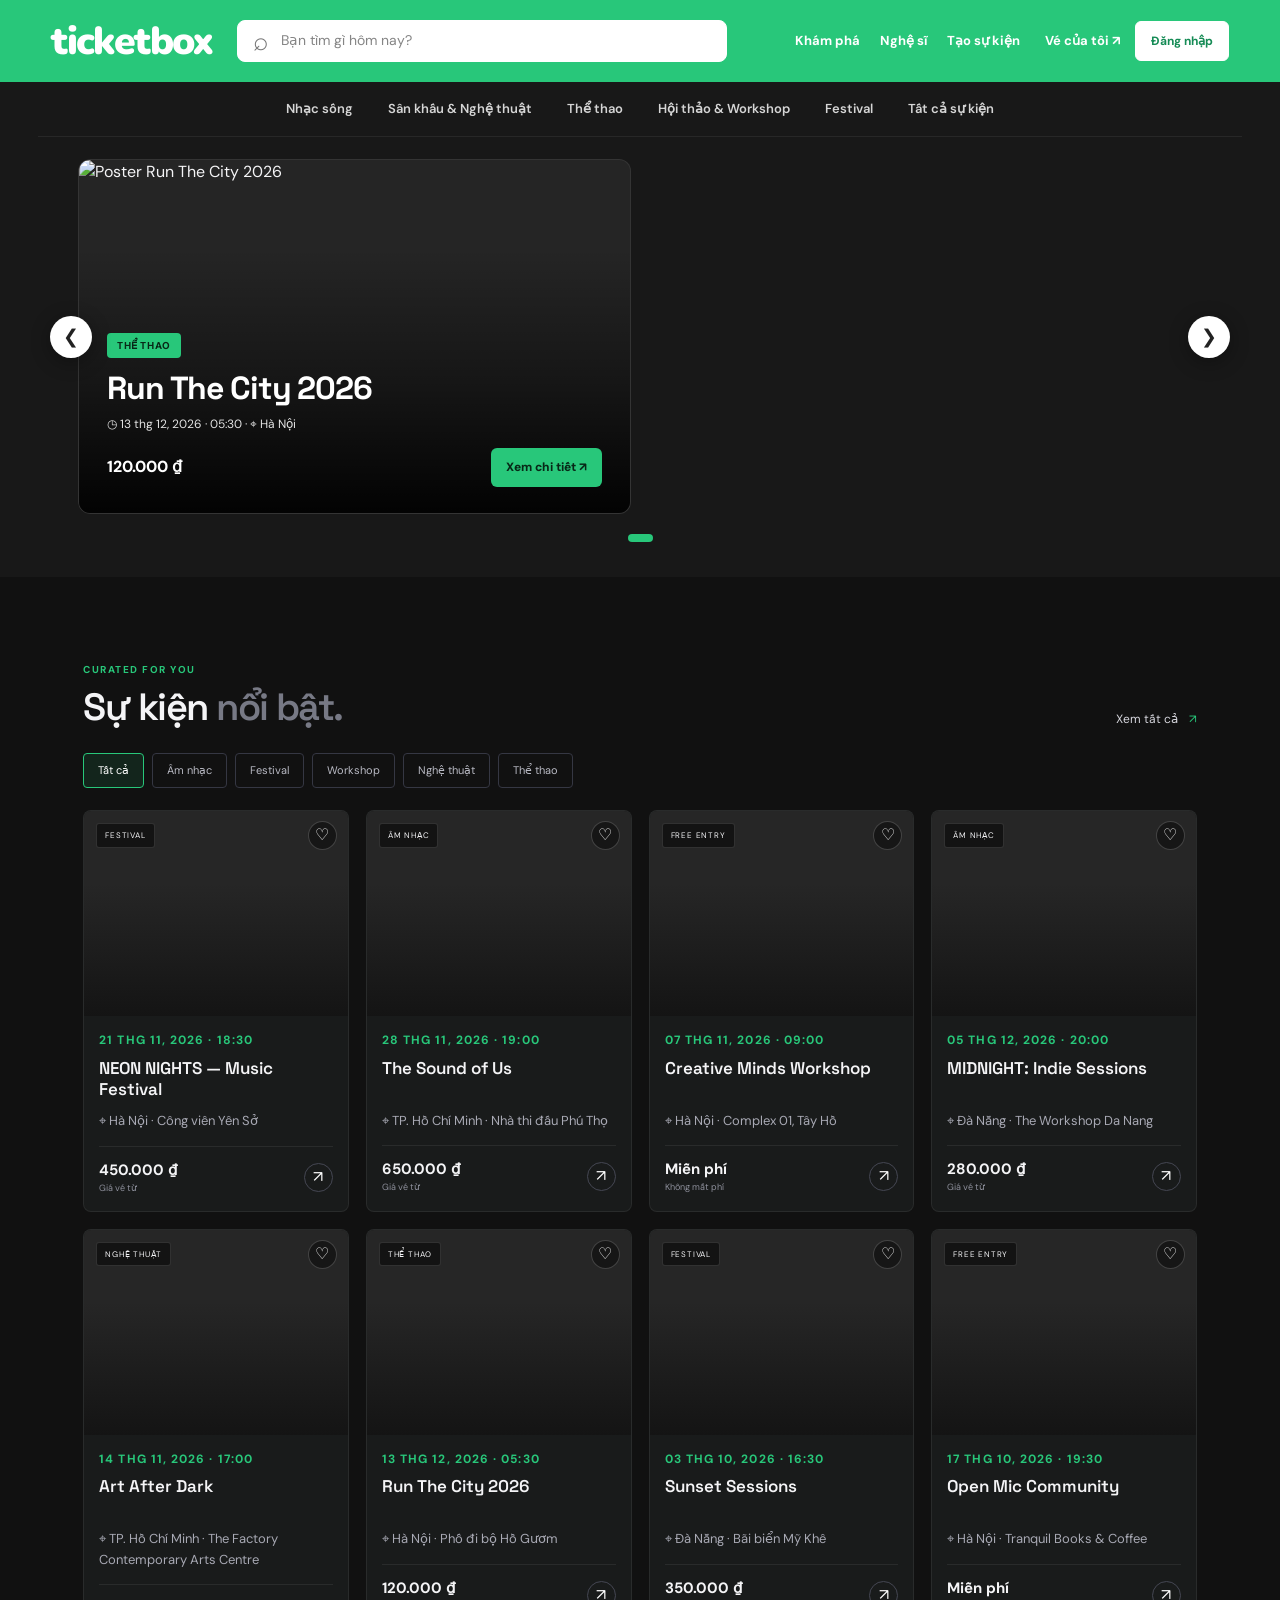
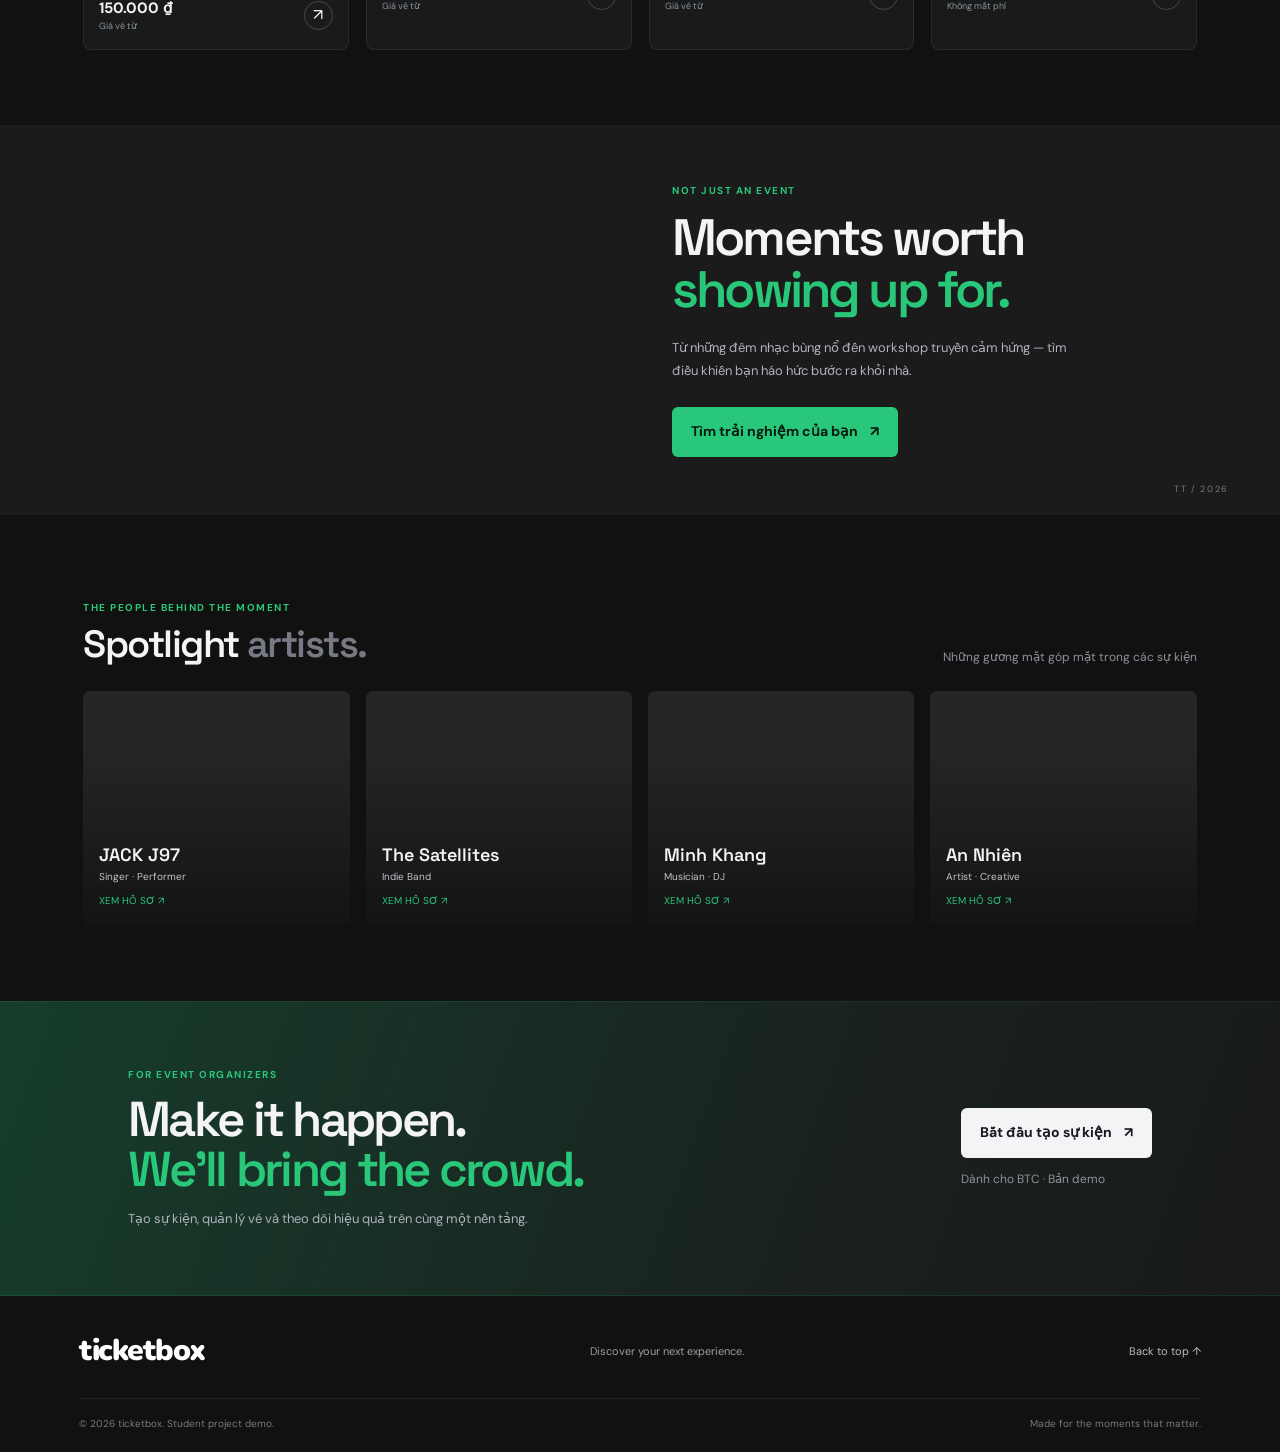
==== index.html @ ecdafd12 "Update index.html" ====
<!DOCTYPE html>
<html lang="vi">
<head>
  <meta charset="UTF-8">
  <meta name="viewport" content="width=device-width, initial-scale=1.0">
  <meta name="theme-color" content="#28c77a">

  <title>ticketbox — Discover your next experience</title>

  <link rel="preconnect" href="https://fonts.googleapis.com">
  <link rel="preconnect" href="https://fonts.gstatic.com" crossorigin>

  <link
    href="https://fonts.googleapis.com/css2?family=DM+Sans:wght@400;500;600;700;800&family=Nunito:wght@700;800;900&family=Space+Grotesk:wght@400;500;600;700&display=swap"
    rel="stylesheet"
  >

  <link rel="stylesheet" href="style.css">
</head>

<body>

  <!-- HEADER -->
  <header class="site-header">

    <a class="brand" href="#home" aria-label="ticketbox trang chủ">
      ticketbox
    </a>

    <!-- Thanh tìm kiếm trên header -->
    <div class="header-search">
      <span class="header-search-icon">⌕</span>
      <input
        id="headerSearchInput"
        type="search"
        placeholder="Bạn tìm gì hôm nay?"
        aria-label="Tìm kiếm sự kiện"
      >
    </div>

    <nav class="main-nav" aria-label="Điều hướng chính">
      <a href="#events">Khám phá</a>
      <a href="#artists">Nghệ sĩ</a>
      <a href="#organizer">Tạo sự kiện</a>
    </nav>

    <div class="header-actions">
      <button
        class="icon-button search-shortcut"
        id="searchShortcut"
        aria-label="Tìm kiếm"
      >⌕</button>

      <a class="ticket-link" href="#my-tickets">
        Vé của tôi <span>↗</span>
      </a>

      <button
        class="button button-small button-primary"
        id="accountButton"
      >
        Đăng nhập
      </button>

      <button
        class="menu-toggle"
        id="menuToggle"
        aria-label="Mở menu"
      >☰</button>
    </div>

  </header>

  <main id="app">

    <!-- TRANG CHỦ: SLIDER SỰ KIỆN -->
    <section class="home-showcase" id="home">

      <div class="showcase-inner">

        <!-- Danh mục sự kiện -->
        <div class="home-categories">
          <a href="#events" data-home-category="Âm nhạc">
            Nhạc sống
          </a>

          <a href="#events" data-home-category="Nghệ thuật">
            Sân khấu &amp; Nghệ thuật
          </a>

          <a href="#events" data-home-category="Thể thao">
            Thể thao
          </a>

          <a href="#events" data-home-category="Workshop">
            Hội thảo &amp; Workshop
          </a>

          <a href="#events" data-home-category="Festival">
            Festival
          </a>

          <a href="#events" data-home-category="">
            Tất cả sự kiện
          </a>
        </div>

        <!-- Slider 2 poster -->
        <div class="featured-slider" id="featuredSlider">

          <div class="slider-viewport">

            <!-- app.js sẽ tự tạo poster tại đây -->
            <div
              class="slider-track"
              id="sliderTrack"
              aria-live="off"
            ></div>

          </div>

          <!-- Nút chuyển trái/phải -->
          <button
            class="slider-arrow slider-prev"
            id="sliderPrev"
            type="button"
            aria-label="Sự kiện trước"
          >
            &#10094;
          </button>

          <button
            class="slider-arrow slider-next"
            id="sliderNext"
            type="button"
            aria-label="Sự kiện tiếp theo"
          >
            &#10095;
          </button>

        </div>

        <!-- Chấm chỉ vị trí slider -->
        <div
          class="slider-dots"
          id="sliderDots"
          aria-label="Chọn trang sự kiện nổi bật"
        ></div>

      </div>

    </section>

    <!-- BỘ LỌC SỰ KIỆN -->
    
<!-- Bộ lọc ẩn: giữ lại để tương thích với app.js -->
<section id="searchPanel" class="hidden" aria-hidden="true">
  <form id="filterForm">
    <input id="searchInput" type="search">

    <select id="genreFilter">
      <option value="">Tất cả thể loại</option>
      <option>Âm nhạc</option>
      <option>Festival</option>
      <option>Workshop</option>
      <option>Nghệ thuật</option>
      <option>Thể thao</option>
    </select>

    <select id="locationFilter">
      <option value="">Mọi địa điểm</option>
      <option>Hà Nội</option>
      <option>TP. Hồ Chí Minh</option>
      <option>Đà Nẵng</option>
    </select>

    <select id="priceFilter">
      <option value="">Tất cả</option>
      <option value="free">Miễn phí</option>
      <option value="paid">Có phí</option>
    </select>
  </form>
</section>


    <!-- DANH SÁCH SỰ KIỆN -->
    <section
      class="section-wrap section-block"
      id="events"
    >

      <div class="section-heading">
        <div>
          <span class="eyebrow">CURATED FOR YOU</span>
          <h2>
            Sự kiện <span class="muted">nổi bật.</span>
          </h2>
        </div>

        <a class="text-link" href="#events">
          Xem tất cả <span>↗</span>
        </a>
      </div>

      <div class="category-row" id="categoryRow">

        <button class="category-chip active" data-category="">
          Tất cả
        </button>

        <button class="category-chip" data-category="Âm nhạc">
          Âm nhạc
        </button>

        <button class="category-chip" data-category="Festival">
          Festival
        </button>

        <button class="category-chip" data-category="Workshop">
          Workshop
        </button>

        <button class="category-chip" data-category="Nghệ thuật">
          Nghệ thuật
        </button>

        <button class="category-chip" data-category="Thể thao">
          Thể thao
        </button>

      </div>

      <!-- app.js tạo các thẻ sự kiện -->
      <div class="event-grid" id="eventGrid"></div>

      <div class="empty-state hidden" id="emptyEvents">
        <span>◌</span>
        <h3>Chưa tìm thấy sự kiện</h3>
        <p>Thử thay đổi từ khóa hoặc bộ lọc nhé.</p>

        <button
          class="button button-secondary"
          id="resetFilters"
        >
          Xóa bộ lọc
        </button>
      </div>

    </section>

    <!-- KHU VỰC GIỚI THIỆU TRẢI NGHIỆM -->
    <section class="feature-band">

      <div class="feature-image"></div>

      <div class="feature-copy">
        <span class="eyebrow">NOT JUST AN EVENT</span>

        <h2>
          Moments worth<br>
          <span>showing up for.</span>
        </h2>

        <p>
          Từ những đêm nhạc bùng nổ đến workshop truyền
          cảm hứng — tìm điều khiến bạn háo hức bước ra
          khỏi nhà.
        </p>

        <a href="#events" class="button button-primary">
          Tìm trải nghiệm của bạn <span>↗</span>
        </a>
      </div>

      <div class="feature-index">TT / 2026</div>

    </section>

    <!-- NGHỆ SĨ -->
    <section
      class="section-wrap section-block"
      id="artists"
    >

      <div class="section-heading">
        <div>
          <span class="eyebrow">
            THE PEOPLE BEHIND THE MOMENT
          </span>

          <h2>
            Spotlight <span class="muted">artists.</span>
          </h2>
        </div>

        <span class="small-note">
          Những gương mặt góp mặt trong các sự kiện
        </span>
      </div>

      <div class="artist-grid" id="artistGrid"></div>

    </section>

    <!-- DÀNH CHO NHÀ TỔ CHỨC -->
    <section class="organizer-cta" id="organizer">

      <div>
        <span class="eyebrow">
          FOR EVENT ORGANIZERS
        </span>

        <h2>
          Make it happen.<br>
          <span>We'll bring the crowd.</span>
        </h2>

        <p>
          Tạo sự kiện, quản lý vé và theo dõi hiệu quả
          trên cùng một nền tảng.
        </p>
      </div>

      <div class="organizer-cta-action">
        <a
          href="#organizer-dashboard"
          class="button button-light"
        >
          Bắt đầu tạo sự kiện <span>↗</span>
        </a>

        <span class="small-note">
          Dành cho BTC · Bản demo
        </span>
      </div>

    </section>

    <!-- FOOTER -->
    <footer class="site-footer">

      <div class="footer-top">
        <a class="brand" href="#home">
          ticketbox
        </a>

        <p>Discover your next experience.</p>

        <a href="#home" class="back-top">
          Back to top ↑
        </a>
      </div>

      <div class="footer-bottom">
        <span>
          © 2026 ticketbox. Student project demo.
        </span>

        <span>
          Made for the moments that matter.
        </span>
      </div>

    </footer>

  </main>

  <!-- THÔNG BÁO -->
  <div
    class="toast"
    id="toast"
    role="status"
    aria-live="polite"
  ></div>

  <!-- POPUP: ĐĂNG NHẬP, CHI TIẾT, ĐẶT VÉ... -->
  <div
    class="modal-backdrop hidden"
    id="modalBackdrop"
  >

    <section
      class="modal"
      role="dialog"
      aria-modal="true"
      aria-labelledby="modalTitle"
    >

      <button
        class="modal-close"
        id="modalClose"
        aria-label="Đóng"
      >
        ×
      </button>

      <div id="modalContent"></div>

    </section>

  </div>

  <!-- JAVASCRIPT -->
  <script src="data.js"></script>
  <script src="app.js"></script>

</body>
</html>
---- style.css ----
/* =========================================
   TICKETBOX - GLOBAL STYLES
========================================= */

* {
  box-sizing: border-box;
}

:root {
  --bg: #111111;
  --surface: #1b1b1b;
  --surface-2: #242629;
  --line: #363636;
  --text: #f4f4f6;
  --muted: #a5a7b2;
  --accent: #28c77a;
  --accent2: #20ad68;
  --green: #28c77a;
  --font: 'DM Sans', sans-serif;
  --display: 'Space Grotesk', sans-serif;
}

html {
  scroll-behavior: smooth;
  scroll-padding-top: 110px;
}

body {
  margin: 0;
  background: var(--bg);
  color: var(--text);
  font-family: var(--font);
  font-size: 16px;
  line-height: 1.55;
}

a {
  color: inherit;
  text-decoration: none;
}

button,
input,
select,
textarea {
  font: inherit;
}

button,
a,
select {
  -webkit-tap-highlight-color: transparent;
}

button {
  cursor: pointer;
}

.hidden {
  display: none !important;
}

/* =========================================
   HEADER XANH
========================================= */

.announcement {
  display: none !important;
}

.site-header {
  height: 82px;
  padding: 0 4%;
  display: flex;
  align-items: center;
  gap: 25px;
  background: #28c77a;
  border-bottom: none;
  position: sticky;
  top: 0;
  z-index: 30;
}

.site-header .brand {
  display: inline-flex;
  align-items: center;
  flex-shrink: 0;
  color: #ffffff;
  font-family: 'Nunito', sans-serif;
  font-size: 39px;
  font-weight: 900;
  letter-spacing: -2px;
  line-height: 1;
  white-space: nowrap;
}

.brand-mark {
  display: none;
}

.brand-light {
  color: #ffffff;
  font-weight: 900;
}

/* Ô tìm kiếm trên header */

.header-search {
  display: flex;
  align-items: center;
  flex: 1;
  min-width: 120px;
  max-width: 490px;
  height: 42px;
  padding: 0 15px;
  gap: 10px;
  background: #ffffff;
  border-radius: 8px;
  border: 1px solid #ffffff;
}

.header-search-icon {
  color: #777777;
  font-size: 26px;
  line-height: 1;
}

.header-search input {
  width: 100%;
  min-width: 0;
  border: none;
  outline: none;
  background: transparent;
  color: #242424;
  font-size: 14px;
}

.header-search input::placeholder {
  color: #858585;
}

/* Điều hướng */

.main-nav,
.header-actions {
  display: flex;
  align-items: center;
  gap: 20px;
}

.main-nav {
  margin-left: auto;
}

.main-nav a,
.ticket-link {
  color: #ffffff;
  font-size: 13px;
  font-weight: 700;
  white-space: nowrap;
  transition: color 0.2s;
}

.main-nav a:hover,
.ticket-link:hover {
  color: #103c29;
}

.header-actions {
  gap: 15px;
}

.ticket-link span {
  color: #ffffff;
}

.icon-button,
.menu-toggle {
  border: 0;
  background: none;
  color: #ffffff;
  font-size: 25px;
}

.search-shortcut {
  display: none;
}

.menu-toggle {
  display: none;
}

/* =========================================
   BUTTONS
========================================= */

.button {
  display: inline-flex;
  justify-content: center;
  align-items: center;
  gap: 12px;
  border: 1px solid transparent;
  padding: 13px 18px;
  border-radius: 6px;
  font-weight: 700;
  font-size: 14px;
  transition:
    transform 0.2s,
    background 0.2s,
    border-color 0.2s;
}

.button:hover {
  transform: translateY(-2px);
}

.button-primary {
  background: var(--accent);
  color: #071b11;
}

.button-primary:hover {
  background: var(--accent2);
}

.button-secondary {
  border-color: var(--line);
  background: var(--surface);
  color: #ffffff;
}

.button-ghost {
  border-color: #ffffff45;
  background: #ffffff08;
  color: #ffffff;
}

.button-light {
  background: #f4f4f6;
  color: #171820;
}

.button-small {
  padding: 10px 15px;
  font-size: 12px;
}

/* Nút đăng nhập trên header */

.site-header .button-primary {
  background: #ffffff;
  color: #158b55;
  border-color: #ffffff;
  white-space: nowrap;
}

.site-header .button-primary:hover {
  background: #e8fff2;
  color: #107548;
}

/* =========================================
   HOME SHOWCASE
========================================= */

.home-showcase {
  width: 100%;
  background: #181818;
  padding: 0 0 35px;
}

.showcase-inner {
  max-width: 1400px;
  width: 94%;
  margin: 0 auto;
}

/* Thanh danh mục dưới header */

.home-categories {
  display: flex;
  align-items: center;
  justify-content: center;
  flex-wrap: wrap;
  gap: 35px;
  min-height: 55px;
  margin-bottom: 22px;
  border-bottom: 1px solid #ffffff10;
}

.home-categories a {
  color: #d5d5d5;
  font-size: 13px;
  font-weight: 600;
  white-space: nowrap;
  transition: color 0.2s;
}

.home-categories a:hover {
  color: var(--accent);
}

/* =========================================
   FEATURED EVENT SLIDER
========================================= */

.featured-slider {
  position: relative;
  width: 100%;
  padding: 0 40px;
}

.slider-viewport {
  width: 100%;
  overflow: hidden;
  border-radius: 12px;
}

.slider-track {
  display: flex;
  align-items: stretch;
  gap: 18px;
  transition: transform 0.55s ease;
  will-change: transform;
}

/* Mỗi poster chiếm một nửa chiều ngang */

.slider-card {
  position: relative;
  flex: 0 0 calc((100% - 18px) / 2);
  min-width: 0;
  height: 355px;
  border-radius: 12px;
  overflow: hidden;
  background: #252525;
  cursor: pointer;
  border: 1px solid #ffffff12;
  transition: border-color 0.2s;
}

.slider-card:hover {
  border-color: #28c77a88;
}

.slider-card-image {
  position: absolute;
  inset: 0;
  width: 100%;
  height: 100%;
  object-fit: cover;
  transition: transform 0.5s;
}

.slider-card:hover .slider-card-image {
  transform: scale(1.04);
}

.slider-card::after {
  content: "";
  position: absolute;
  inset: 0;
  background: linear-gradient(
    0deg,
    rgba(0, 0, 0, 0.93) 0%,
    rgba(0, 0, 0, 0.4) 38%,
    transparent 75%
  );
  pointer-events: none;
}

.slider-card-content {
  position: absolute;
  z-index: 2;
  left: 28px;
  right: 28px;
  bottom: 26px;
}

.slider-card-category {
  display: inline-block;
  padding: 5px 10px;
  background: #28c77a;
  color: #082817;
  border-radius: 4px;
  font-size: 10px;
  font-weight: 800;
  text-transform: uppercase;
  letter-spacing: 0.06em;
}

.slider-card-content h2 {
  margin: 12px 0 8px;
  font-family: var(--display);
  font-size: clamp(22px, 2.5vw, 34px);
  font-weight: 700;
  line-height: 1.15;
  color: #ffffff;
  letter-spacing: -0.035em;
}

.slider-card-meta {
  color: #e3e3e3;
  font-size: 12px;
  margin-bottom: 15px;
}

.slider-card-bottom {
  display: flex;
  justify-content: space-between;
  align-items: center;
  gap: 12px;
}

.slider-card-price {
  color: #ffffff;
  font-size: 16px;
  font-weight: 800;
}

.slider-card-button {
  display: inline-flex;
  align-items: center;
  justify-content: center;
  gap: 8px;
  padding: 10px 15px;
  background: #28c77a;
  border: none;
  border-radius: 6px;
  color: #082817;
  font-size: 12px;
  font-weight: 800;
  cursor: pointer;
}

.slider-card-button:hover {
  background: #44e394;
}

/* Nút trái / phải */

.slider-arrow {
  position: absolute;
  z-index: 5;
  top: 50%;
  transform: translateY(-50%);
  width: 42px;
  height: 42px;
  display: grid;
  place-items: center;
  background: #ffffff;
  color: #222222;
  border: none;
  border-radius: 50%;
  font-size: 19px;
  box-shadow: 0 4px 20px #00000055;
  transition: background 0.2s, transform 0.2s;
}

.slider-arrow:hover {
  background: #28c77a;
  transform: translateY(-50%) scale(1.08);
}

.slider-prev {
  left: 12px;
}

.slider-next {
  right: 12px;
}

/* Chấm chỉ vị trí */

.slider-dots {
  display: flex;
  justify-content: center;
  align-items: center;
  gap: 8px;
  margin-top: 20px;
}

.slider-dot {
  width: 8px;
  height: 8px;
  padding: 0;
  border: none;
  border-radius: 50%;
  background: #6b6b6b;
  transition: width 0.2s, background 0.2s;
}

.slider-dot.active {
  width: 25px;
  border-radius: 10px;
  background: #28c77a;
}

/* Slider rỗng */

.slider-empty {
  width: 100%;
  padding: 80px 20px;
  text-align: center;
  color: #bcbcbc;
  background: #222222;
  border-radius: 12px;
}

/* =========================================
   SEARCH FILTER PANEL
========================================= */

.section-wrap {
  max-width: 1250px;
  width: 87%;
  margin: 0 auto;
}

.search-panel {
  margin-top: 28px;
  background: #191b1b;
  border: 1px solid #ffffff12;
  border-radius: 10px;
  padding: 26px 28px;
  position: relative;
  z-index: 3;
  display: grid;
  grid-template-columns: 190px 1fr;
  gap: 25px;
  align-items: center;
}

.search-intro h2 {
  font: 600 21px var(--display);
  margin: 5px 0;
}

.eyebrow {
  display: block;
  color: var(--accent);
  font-size: 10px;
  letter-spacing: 0.15em;
  font-weight: 700;
  text-transform: uppercase;
}

.search-form {
  display: grid;
  grid-template-columns: 1.6fr 1fr 1fr 0.8fr auto;
  gap: 9px;
}

.search-field,
.filter-field {
  min-width: 0;
  background: #111111;
  border: 1px solid #363636;
  border-radius: 5px;
  display: flex;
  align-items: center;
}

.search-field {
  padding: 0 12px;
  gap: 8px;
  color: var(--accent);
  font-size: 21px;
}

.search-field input {
  width: 100%;
  min-width: 0;
  border: 0;
  outline: 0;
  background: transparent;
  color: #ffffff;
  font-size: 11px;
  padding: 12px 0;
}

.filter-field {
  display: flex;
  flex-direction: column;
  align-items: stretch;
  padding: 5px 9px 3px;
  gap: 1px;
}

.filter-field span {
  font-size: 9px;
  color: #8f919e;
}

.filter-field select {
  background: transparent;
  border: 0;
  color: #f5f5f6;
  outline: 0;
  width: 100%;
  font-size: 10px;
  padding: 0 0 3px;
}

.filter-field option {
  background: #1b1b1b;
}

.search-submit {
  padding: 11px 13px;
  gap: 8px;
}

/* =========================================
   EVENT SECTIONS
========================================= */

.section-block {
  padding-top: 85px;
  padding-bottom: 75px;
}

.section-heading {
  display: flex;
  align-items: end;
  justify-content: space-between;
  gap: 20px;
  margin-bottom: 25px;
}

.section-heading h2 {
  font: 600 clamp(27px, 3vw, 38px)/1.1 var(--display);
  letter-spacing: -0.04em;
  margin: 9px 0 0;
}

.muted {
  color: #777985;
}

.text-link {
  font-size: 12px;
  color: #d6d6dd;
}

.text-link span {
  color: var(--accent);
  margin-left: 8px;
}

/* Category filter */

.category-row {
  display: flex;
  gap: 8px;
  flex-wrap: wrap;
  margin-bottom: 22px;
}

.category-chip {
  border: 1px solid #353743;
  background: transparent;
  color: #b9bac4;
  padding: 8px 14px;
  border-radius: 4px;
  font-size: 11px;
}

.category-chip.active,
.category-chip:hover {
  border-color: var(--accent);
  background: #28c77a1c;
  color: #ffffff;
}

/* Event grid */

.event-grid {
  display: grid;
  grid-template-columns: repeat(4, minmax(0, 1fr));
  gap: 17px;
}

.event-card {
  min-width: 0;
  border: 1px solid #ffffff12;
  background: #191b1b;
  border-radius: 8px;
  overflow: hidden;
  transition: transform 0.25s, border-color 0.25s;
  cursor: pointer;
}

.event-card:hover {
  transform: translateY(-5px);
  border-color: #28c77a75;
}

.event-poster {
  height: 205px;
  position: relative;
  background: #262626 center/cover;
  overflow: hidden;
}

.event-poster::after {
  content: "";
  position: absolute;
  inset: 35% 0 0;
  background: linear-gradient(0deg, #111111d9, transparent);
}

.event-tag {
  position: absolute;
  top: 12px;
  left: 12px;
  z-index: 1;
  background: #111111d9;
  border: 1px solid #ffffff20;
  padding: 5px 8px;
  border-radius: 3px;
  font-size: 8px;
  text-transform: uppercase;
  letter-spacing: 0.1em;
}

.event-heart {
  position: absolute;
  right: 11px;
  top: 10px;
  z-index: 2;
  background: #111111b8;
  border: 1px solid #ffffff30;
  color: #ffffff;
  border-radius: 50%;
  width: 29px;
  height: 29px;
}

.event-card-body {
  padding: 15px;
}

.event-date {
  color: var(--accent);
  font-size: 12px;
  font-weight: 700;
  letter-spacing: 0.09em;
  text-transform: uppercase;
}

.event-card h3 {
  font: 600 17px/1.25 var(--display);
  margin: 8px 0 11px;
  min-height: 42px;
}

.event-location {
  color: #a8a9b4;
  font-size: 13px;
  display: flex;
  align-items: center;
  gap: 6px;
}

.event-card-bottom {
  border-top: 1px solid #ffffff12;
  margin-top: 14px;
  padding-top: 12px;
  display: flex;
  align-items: center;
  justify-content: space-between;
  gap: 8px;
}

.event-price {
  font-size: 15px;
  font-weight: 700;
}

.event-price small {
  display: block;
  font-size: 9px;
  color: #8e909c;
  font-weight: 400;
}

.card-arrow {
  width: 29px;
  height: 29px;
  border: 1px solid #454753;
  border-radius: 50%;
  display: grid;
  place-items: center;
  color: #ffffff;
}

.small-note {
  color: #8e909c;
  font-size: 12px;
}

.empty-state {
  text-align: center;
  padding: 50px 20px;
  color: #aaaaaa;
}

.empty-state > span {
  font-size: 34px;
  color: var(--accent);
}

.empty-state h3 {
  color: #ffffff;
}

/* =========================================
   FEATURE BAND
========================================= */

.feature-band {
  position: relative;
  min-height: 390px;
  display: grid;
  grid-template-columns: 1fr 1fr;
  background: #1b1b1b;
  overflow: hidden;
}

.feature-image {
  background:
    linear-gradient(90deg, #17171700, #1b1b1b),
    url('https://images.unsplash.com/photo-1459749411175-04bf5292ceea?auto=format&fit=crop&w=1200&q=85')
    center/cover;
  min-height: 390px;
}

.feature-copy {
  padding: 55px 11% 55px 5%;
  align-self: center;
}

.feature-copy h2,
.organizer-cta h2 {
  font: 600 clamp(36px, 4vw, 52px)/1.02 var(--display);
  letter-spacing: -0.055em;
  margin: 13px 0;
}

.feature-copy h2 span {
  color: var(--accent);
}

.feature-copy p,
.organizer-cta p {
  color: #b0b1bd;
  line-height: 1.8;
  max-width: 400px;
  font-size: 13px;
  margin: 20px 0 24px;
}

.feature-index {
  position: absolute;
  right: 4%;
  bottom: 18px;
  color: #777985;
  font-size: 9px;
  letter-spacing: 0.18em;
}

/* =========================================
   ARTISTS
========================================= */

.artist-grid {
  display: grid;
  grid-template-columns: repeat(4, 1fr);
  gap: 16px;
}

.artist-card {
  position: relative;
  min-height: 235px;
  border-radius: 7px;
  overflow: hidden;
  background: #242626 center/cover;
  cursor: pointer;
}

.artist-card::after {
  content: "";
  position: absolute;
  inset: 0;
  background: linear-gradient(0deg, #111111e8, transparent 75%);
}

.artist-info {
  position: absolute;
  z-index: 1;
  left: 16px;
  right: 16px;
  bottom: 14px;
}

.artist-info h3 {
  font: 600 18px var(--display);
  margin: 0;
}

.artist-info p {
  font-size: 10px;
  color: #c3c4cc;
  margin: 3px 0;
}

.artist-info span {
  font-size: 10px;
  color: var(--accent);
}

/* =========================================
   ORGANIZER
========================================= */

.organizer-cta {
  padding: 65px 10%;
  display: flex;
  align-items: center;
  justify-content: space-between;
  gap: 30px;
  background: linear-gradient(
    110deg,
    #163d2c 0%,
    #1a211e 65%,
    #181a19 100%
  );
  border-top: 1px solid #28c77a20;
  border-bottom: 1px solid #28c77a20;
}

.organizer-cta h2 {
  font-size: clamp(34px, 4vw, 49px);
  margin: 12px 0;
}

.organizer-cta h2 span {
  color: var(--accent);
}

.organizer-cta p {
  margin: 12px 0 0;
}

.organizer-cta-action {
  display: flex;
  flex-direction: column;
  align-items: flex-start;
  gap: 12px;
}

/* =========================================
   FOOTER
========================================= */

.site-footer {
  padding: 32px 6.2% 20px;
}

.footer-top {
  display: flex;
  align-items: center;
  justify-content: space-between;
  border-bottom: 1px solid #ffffff13;
  padding-bottom: 24px;
}

.site-footer .brand {
  color: #ffffff;
  font-family: 'Nunito', sans-serif;
  font-size: 30px;
  font-weight: 900;
  letter-spacing: -1.5px;
}

.footer-top p {
  font-size: 11px;
  color: #9c9da8;
}

.back-top {
  font-size: 11px;
  color: #b9bac4;
}

.footer-bottom {
  display: flex;
  justify-content: space-between;
  gap: 15px;
  padding-top: 17px;
  color: #777985;
  font-size: 10px;
}

/* =========================================
   TOAST
========================================= */

.toast {
  position: fixed;
  z-index: 60;
  bottom: 25px;
  left: 50%;
  transform: translate(-50%, 20px);
  opacity: 0;
  pointer-events: none;
  background: #f4f4f6;
  color: #15151b;
  padding: 12px 18px;
  border-radius: 6px;
  box-shadow: 0 12px 45px #0008;
  font-size: 12px;
  transition: 0.25s;
  max-width: 90vw;
}

.toast.show {
  opacity: 1;
  transform: translate(-50%, 0);
}

/* =========================================
   MODALS
========================================= */

.modal-backdrop {
  position: fixed;
  inset: 0;
  background: #050509d9;
  z-index: 50;
  display: grid;
  place-items: center;
  padding: 20px;
  overflow: auto;
}

.modal {
  position: relative;
  width: min(760px, 100%);
  max-height: 90vh;
  overflow: auto;
  background: #1a1c24;
  border: 1px solid #ffffff1c;
  border-radius: 12px;
  padding: 28px;
}

.modal-close {
  position: absolute;
  right: 16px;
  top: 12px;
  background: none;
  border: 0;
  color: #ffffff;
  font-size: 28px;
  z-index: 3;
}

.modal h2 {
  font: 600 28px var(--display);
  margin: 8px 0 14px;
}

.modal p {
  color: #b2b3bd;
  font-size: 12px;
}

.modal-grid {
  display: grid;
  grid-template-columns: 1fr 1fr;
  gap: 22px;
}

.modal-poster {
  width: 100%;
  min-height: 260px;
  object-fit: cover;
  border-radius: 8px;
}

.modal label.form-label {
  display: block;
  color: #a8a9b4;
  font-size: 11px;
  margin: 12px 0 5px;
}

.modal input,
.modal select,
.modal textarea {
  width: 100%;
  background: #111111;
  border: 1px solid #373945;
  border-radius: 5px;
  color: #ffffff;
  padding: 11px;
  outline: none;
  font-size: 12px;
}

.modal input:focus,
.modal select:focus,
.modal textarea:focus {
  border-color: var(--accent);
}

.modal .button {
  margin-top: 15px;
}

.modal .full {
  width: 100%;
}

/* =========================================
   BOOKING
========================================= */

.price-list {
  display: grid;
  gap: 9px;
  margin: 15px 0;
}

.price-option {
  display: flex;
  align-items: center;
  justify-content: space-between;
  padding: 12px;
  border: 1px solid #383a46;
  border-radius: 6px;
  cursor: pointer;
}

.price-option.selected {
  border-color: var(--accent);
  background: #28c77a13;
}

.price-option small {
  display: block;
  color: #a5a6b1;
}

/* =========================================
   SEAT MAP
========================================= */

.seat-legend {
  display: flex;
  gap: 14px;
  flex-wrap: wrap;
  font-size: 10px;
  color: #aaaaaa;
  margin: 15px 0;
}

.seat-dot {
  display: inline-block;
  width: 9px;
  height: 9px;
  border-radius: 3px;
  margin-right: 5px;
  background: #555555;
}

.seat-dot.available {
  background: #5d6876;
}

.seat-dot.selected {
  background: var(--accent);
}

.seat-dot.sold {
  background: #353640;
}

.seat-map {
  background: #111111;
  border-radius: 8px;
  padding: 18px;
  text-align: center;
  overflow: auto;
}

.stage {
  margin: 0 auto 25px;
  padding: 9px;
  width: 75%;
  background: linear-gradient(90deg, #20ad68, #28c77a);
  color: #ffffff;
  font-size: 10px;
  letter-spacing: 0.2em;
  transform: perspective(100px) rotateX(-3deg);
  box-shadow: 0 8px 25px #28c77a30;
}

.seat-row {
  display: flex;
  align-items: center;
  justify-content: center;
  gap: 6px;
  margin: 7px 0;
}

.row-label {
  color: #777777;
  font-size: 9px;
  width: 12px;
}

.seat {
  width: 24px;
  height: 23px;
  background: #495363;
  border: 0;
  border-radius: 5px 5px 3px 3px;
  color: #ffffff;
  font-size: 8px;
  padding: 0;
}

.seat.selected {
  background: var(--accent);
}

.seat.sold {
  background: #2e3039;
  color: #666666;
  cursor: not-allowed;
}

/* =========================================
   DASHBOARD
========================================= */

.dashboard-layout {
  display: grid;
  grid-template-columns: 200px 1fr;
  gap: 20px;
}

.dash-side {
  background: #111111;
  border: 1px solid #ffffff12;
  border-radius: 8px;
  padding: 15px;
}

.dash-side button {
  display: block;
  width: 100%;
  text-align: left;
  border: 0;
  background: none;
  color: #b6b7c1;
  padding: 10px 8px;
  font-size: 11px;
  border-radius: 5px;
}

.dash-side button.active,
.dash-side button:hover {
  background: #28c77a1c;
  color: #ffffff;
}

.dash-main {
  min-width: 0;
}

.stat-grid {
  display: grid;
  grid-template-columns: repeat(3, 1fr);
  gap: 10px;
  margin: 15px 0;
}

.stat-card {
  background: #111111;
  border: 1px solid #ffffff12;
  border-radius: 7px;
  padding: 14px;
}

.stat-card span {
  font-size: 9px;
  color: #999ba7;
}

.stat-card strong {
  display: block;
  font: 600 24px var(--display);
  margin-top: 5px;
}

.data-table {
  width: 100%;
  border-collapse: collapse;
  font-size: 11px;
}

.data-table th,
.data-table td {
  text-align: left;
  padding: 12px 9px;
  border-bottom: 1px solid #ffffff12;
}

.data-table th {
  color: #888b98;
  font-weight: 500;
}

.status-pill {
  display: inline-block;
  padding: 4px 7px;
  border-radius: 4px;
  background: #28c77a1a;
  color: #28c77a;
  font-size: 9px;
}

.status-pill.pending {
  background: #eebc5b1a;
  color: #eebc5b;
}

.status-pill.off {
  background: #ffffff13;
  color: #a4a5b0;
}

.demo-accounts {
  background: #111111;
  border: 1px solid #ffffff12;
  border-radius: 6px;
  padding: 12px;
  margin: 12px 0;
}

.demo-accounts button {
  display: block;
  width: 100%;
  text-align: left;
  border: 0;
  background: none;
  color: #d5d5dd;
  padding: 6px 0;
  font-size: 11px;
}

.demo-accounts button:hover {
  color: var(--accent);
}

/* =========================================
   TICKET PREVIEW
========================================= */

.qr-box {
  width: 140px;
  height: 140px;
  background: #ffffff;
  color: #111111;
  display: grid;
  place-items: center;
  border: 8px solid #ffffff;
  margin: 20px auto;
  position: relative;
}

.qr-box::before {
  content: "";
  position: absolute;
  inset: 6px;
  background:
    repeating-conic-gradient(
      #111111 0% 25%,
      #ffffff 0% 50%
    ) 0 0 / 12px 12px;
  opacity: 0.9;
}

.qr-box span {
  position: relative;
  background: #ffffff;
  padding: 4px;
  font-weight: 800;
  font-size: 10px;
}

.ticket-preview {
  border: 1px dashed #666666;
  border-radius: 10px;
  padding: 20px;
  text-align: center;
  background: #111111;
}

.ticket-preview h3 {
  font: 600 21px var(--display);
}

.ticket-preview .ticket-code {
  color: var(--accent);
  letter-spacing: 0.15em;
  font-size: 10px;
}

.pill-row {
  display: flex;
  gap: 7px;
  flex-wrap: wrap;
}

.pill {
  border: 1px solid #383a45;
  border-radius: 20px;
  padding: 5px 9px;
  color: #b7b8c2;
  font-size: 9px;
}

.notice {
  padding: 12px;
  background: #eebc5b12;
  border: 1px solid #eebc5b35;
  color: #eacb8a;
  border-radius: 6px;
  font-size: 10px;
  margin: 12px 0;
}

/* =========================================
   RESPONSIVE: TABLET
========================================= */

@media (max-width: 1100px) {

  .site-header {
    gap: 15px;
    padding: 0 3%;
  }

  .site-header .brand {
    font-size: 33px;
  }

  .main-nav {
    gap: 12px;
  }

  .main-nav a {
    font-size: 12px;
  }

  .header-actions {
    gap: 10px;
  }

  .ticket-link {
    font-size: 12px;
  }

  .home-categories {
    gap: 20px;
  }

  .slider-card {
    height: 310px;
  }

  .search-panel {
    grid-template-columns: 1fr;
    gap: 14px;
  }

  .search-form {
    grid-template-columns: 1.5fr 1fr 1fr 1fr auto;
  }

  .section-wrap {
    width: 91%;
  }

  .event-grid {
    grid-template-columns: repeat(2, minmax(0, 1fr));
  }

  .event-poster {
    height: 230px;
  }

  .artist-grid {
    grid-template-columns: repeat(2, 1fr);
  }
}

/* =========================================
   RESPONSIVE: SMALL TABLET
========================================= */

@media (max-width: 850px) {

  .site-header {
    height: 72px;
  }

  .main-nav {
    display: none;
    position: absolute;
    top: 72px;
    left: 0;
    right: 0;
    margin: 0;
    padding: 18px 6%;
    background: #28c77a;
    border-bottom: 1px solid #ffffff30;
    flex-direction: column;
    align-items: flex-start;
  }

  .main-nav.open {
    display: flex;
  }

  .menu-toggle {
    display: block;
  }

  .header-search {
    max-width: none;
  }

  .home-categories {
    justify-content: flex-start;
    flex-wrap: nowrap;
    overflow-x: auto;
    padding: 0 5px;
    scrollbar-width: none;
  }

  .home-categories::-webkit-scrollbar {
    display: none;
  }

  .slider-card {
    height: 270px;
  }

  .slider-card-content {
    left: 18px;
    right: 18px;
    bottom: 18px;
  }

  .slider-card-content h2 {
    font-size: 23px;
  }

  .search-form {
    grid-template-columns: repeat(2, 1fr);
  }

  .search-field {
    grid-column: 1 / -1;
  }

  .search-submit {
    grid-column: 1 / -1;
  }
}

/* =========================================
   RESPONSIVE: MOBILE
========================================= */

@media (max-width: 650px) {

  html {
    scroll-padding-top: 75px;
  }

  .site-header {
    height: 70px;
    padding: 0 4%;
    gap: 10px;
  }

  .site-header .brand {
    font-size: 27px;
    letter-spacing: -1.6px;
  }

  .header-search {
    height: 36px;
    padding: 0 9px;
    gap: 5px;
    border-radius: 6px;
  }

  .header-search-icon {
    font-size: 20px;
  }

  .header-search input {
    font-size: 11px;
  }

  .header-search input::placeholder {
    font-size: 10px;
  }

  .header-actions {
    gap: 7px;
  }

  .site-header .button-small {
    padding: 8px 9px;
    font-size: 10px;
  }

  .ticket-link {
    display: none;
  }

  .menu-toggle {
    font-size: 21px;
  }

  .main-nav {
    top: 70px;
  }

  .showcase-inner {
    width: 100%;
  }

  .home-categories {
    min-height: 48px;
    gap: 22px;
    margin: 0 0 16px;
    padding: 0 5%;
  }

  .home-categories a {
    font-size: 12px;
  }

  .featured-slider {
    padding: 0 12px;
  }

  .slider-viewport {
    border-radius: 9px;
  }

  .slider-track {
    gap: 12px;
  }

  /* Điện thoại: mỗi lần chỉ hiện 1 poster */
  .slider-card {
    flex-basis: 100%;
    height: 340px;
    border-radius: 9px;
  }

  .slider-card-content {
    left: 18px;
    right: 18px;
    bottom: 20px;
  }

  .slider-card-content h2 {
    font-size: 27px;
  }

  .slider-card-meta {
    font-size: 11px;
  }

  .slider-card-price {
    font-size: 14px;
  }

  .slider-card-button {
    padding: 9px 11px;
    font-size: 11px;
  }

  .slider-arrow {
    width: 32px;
    height: 32px;
    font-size: 14px;
  }

  .slider-prev {
    left: 2px;
  }

  .slider-next {
    right: 2px;
  }

  .slider-dots {
    margin-top: 15px;
  }

  .home-showcase {
    padding-bottom: 22px;
  }

  .section-wrap {
    width: 88%;
  }

  .search-panel {
    margin-top: 20px;
    padding: 20px 16px;
  }

  .search-form {
    grid-template-columns: 1fr 1fr;
  }

  .search-field {
    grid-column: 1 / -1;
  }

  .search-submit {
    grid-column: 1 / -1;
  }

  .section-block {
    padding-top: 60px;
    padding-bottom: 55px;
  }

  .section-heading {
    align-items: flex-start;
  }

  .section-heading h2 {
    font-size: 30px;
  }

  .small-note {
    max-width: 130px;
    text-align: right;
  }

  .event-grid {
    gap: 10px;
  }

  .event-poster {
    height: 155px;
  }

  .event-card-body {
    padding: 10px;
  }

  .event-card h3 {
    font-size: 15px;
    min-height: 38px;
  }

  .event-location {
    font-size: 11px;
  }

  .event-price {
    font-size: 13px;
  }

  .event-card-bottom {
    margin-top: 10px;
    padding-top: 9px;
  }

  .event-tag {
    font-size: 7px;
    left: 7px;
    top: 7px;
  }

  .event-heart {
    right: 6px;
    top: 6px;
  }

  .feature-band {
    grid-template-columns: 1fr;
  }

  .feature-image {
    min-height: 210px;
    background:
      linear-gradient(0deg, #1b1b1b, transparent),
      url('https://images.unsplash.com/photo-1459749411175-04bf5292ceea?auto=format&fit=crop&w=900&q=80')
      center/cover;
  }

  .feature-copy {
    padding: 8px 7% 38px;
  }

  .feature-copy h2 {
    font-size: 38px;
  }

  .artist-grid {
    gap: 10px;
  }

  .artist-card {
    min-height: 190px;
  }

  .artist-info {
    left: 10px;
    bottom: 10px;
  }

  .artist-info h3 {
    font-size: 15px;
  }

  .organizer-cta {
    padding: 42px 7%;
    display: block;
  }

  .organizer-cta h2 {
    font-size: 38px;
  }

  .organizer-cta-action {
    margin-top: 20px;
  }

  .footer-top {
    flex-wrap: wrap;
    gap: 12px;
  }

  .footer-top p {
    order: 3;
    width: 100%;
    margin: 0;
  }

  .footer-bottom {
    flex-direction: column;
    gap: 5px;
  }

  .modal {
    padding: 22px 17px;
  }

  .modal-grid {
    grid-template-columns: 1fr;
  }

  .modal-poster {
    min-height: 180px;
    max-height: 220px;
  }

  .dashboard-layout {
    grid-template-columns: 1fr;
  }

  .dash-side {
    display: flex;
    gap: 5px;
    overflow: auto;
  }

  .dash-side button {
    white-space: nowrap;
    width: auto;
  }

  .stat-grid {
    grid-template-columns: 1fr 1fr;
  }

  .data-table {
    min-width: 500px;
  }

  .table-scroll {
    overflow: auto;
  }

  .seat {
    width: 20px;
    height: 20px;
  }

  .seat-row {
    gap: 4px;
  }

  .stage {
    width: 90%;
  }
}

/* =========================================
   VERY SMALL SCREENS
========================================= */

@media (max-width: 390px) {

  .site-header .brand {
    font-size: 23px;
  }

  .header-search {
    padding: 0 6px;
  }

  .header-search input {
    font-size: 10px;
  }

  .site-header .button-small {
    padding: 7px 6px;
    font-size: 9px;
  }

  .slider-card {
    height: 300px;
  }

  .slider-card-content h2 {
    font-size: 23px;
  }
}

/* Accessibility */

@media (prefers-reduced-motion: reduce) {
  *,
  *::before,
  *::after {
    scroll-behavior: auto !important;
    transition-duration: 0.01ms !important;
    animation-duration: 0.01ms !important;
  }
}
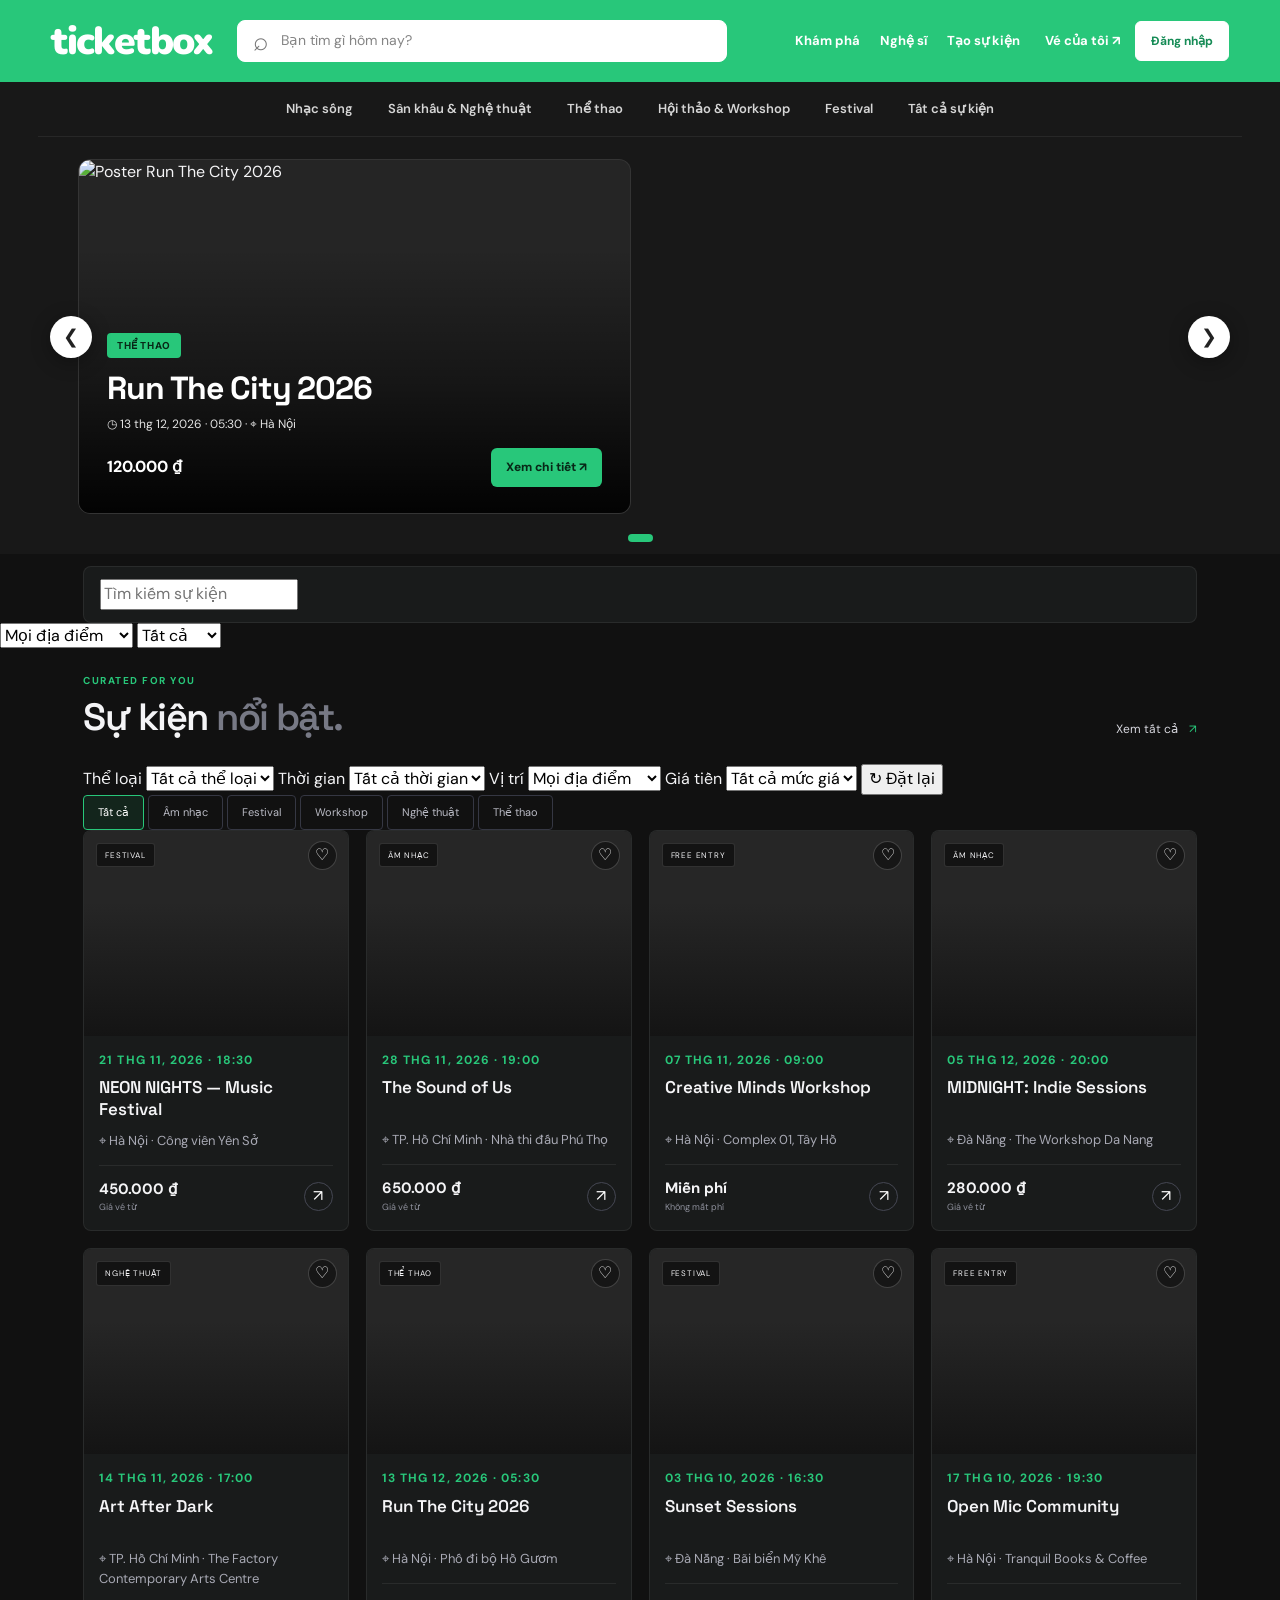
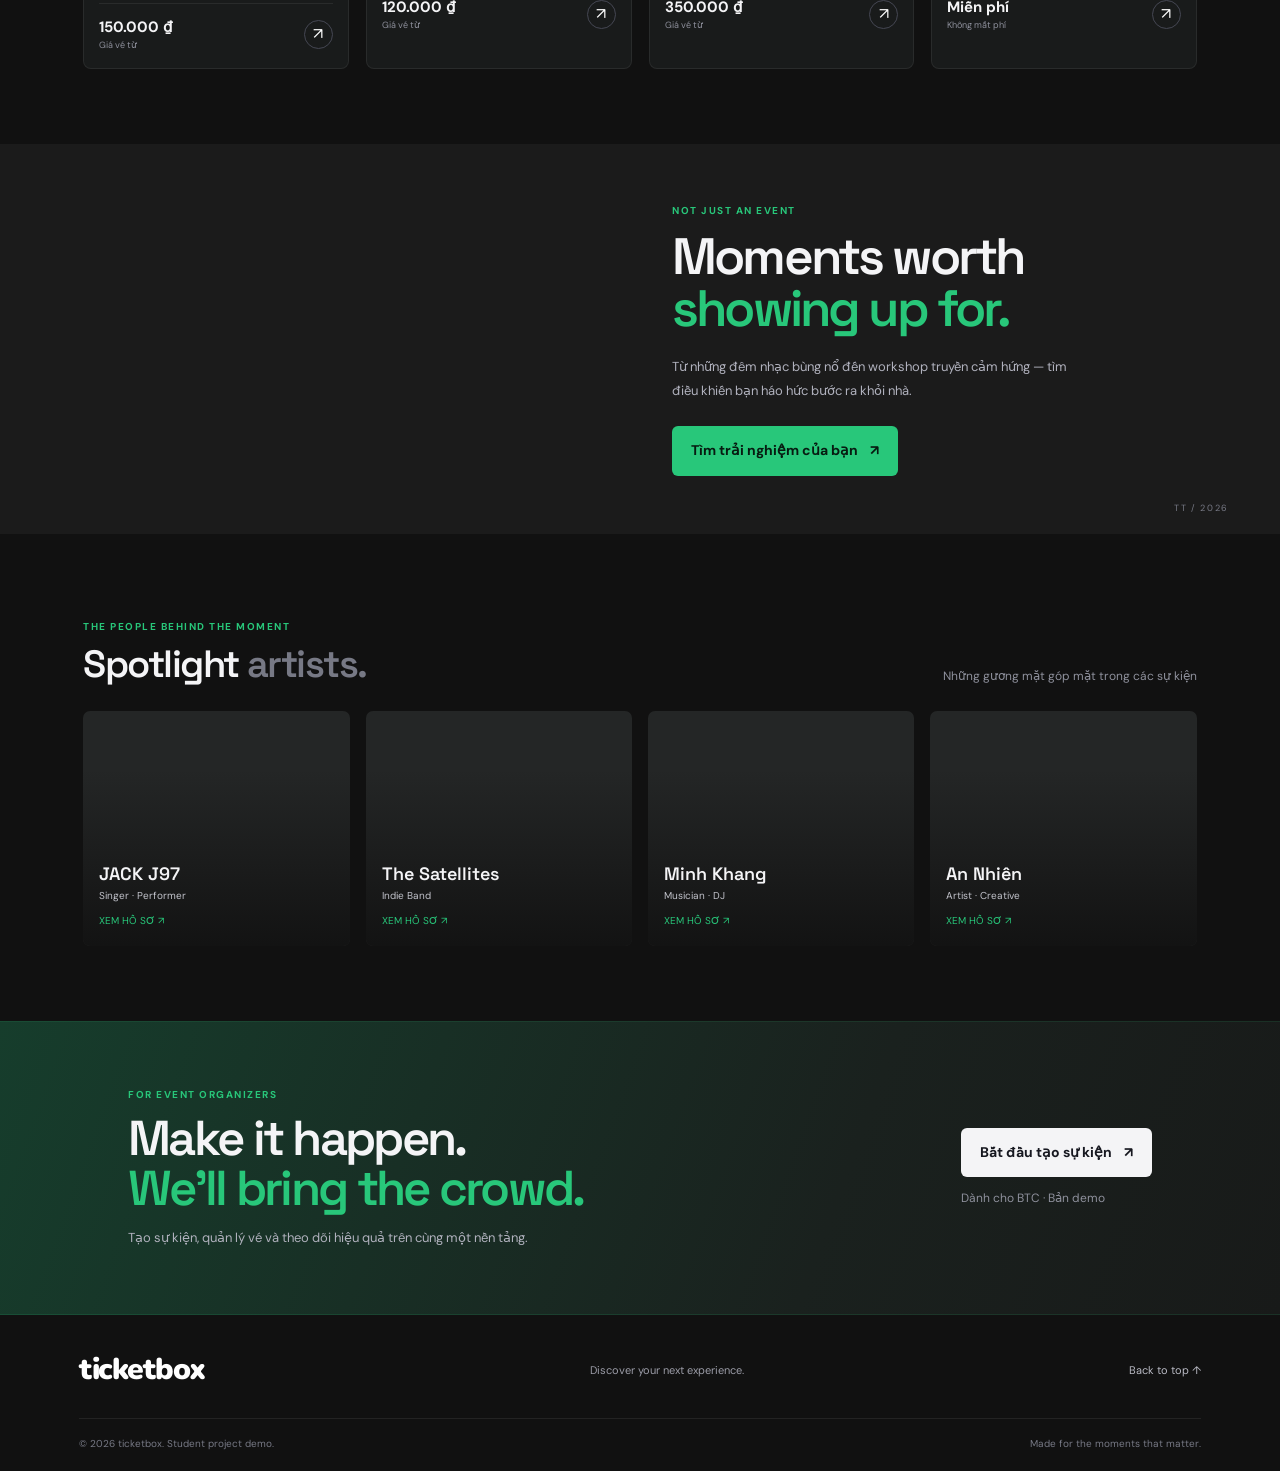
==== commit 8017a824: "Update index.html" ====
--- a/index.html
+++ b/index.html
@@ -155,18 +155,18 @@
     <!-- BỘ LỌC SỰ KIỆN -->
     
 <!-- Bộ lọc ẩn: giữ lại để tương thích với app.js -->
+
 <section id="searchPanel" class="hidden" aria-hidden="true">
   <form id="filterForm">
-    <input id="searchInput" type="search">
-
-    <select id="genreFilter">
-      <option value="">Tất cả thể loại</option>
-      <option>Âm nhạc</option>
-      <option>Festival</option>
-      <option>Workshop</option>
-      <option>Nghệ thuật</option>
-      <option>Thể thao</option>
-    </select>
+    <input
+      id="searchInput"
+      type="search"
+      placeholder="Tìm kiếm sự kiện"
+      tabindex="-1"
+    >
+  </form>
+</section>
+
 
     <select id="locationFilter">
       <option value="">Mọi địa điểm</option>
@@ -203,7 +203,63 @@
         </a>
       </div>
 
-      <div class="category-row" id="categoryRow">
+      
+<!-- Bộ lọc sự kiện dạng dropdown -->
+<div class="event-filter-bar" id="categoryRow">
+
+  <label class="event-filter-item">
+    <span>Thể loại</span>
+    <select id="genreFilter">
+      <option value="">Tất cả thể loại</option>
+      <option value="Âm nhạc">Âm nhạc</option>
+      <option value="Festival">Festival</option>
+      <option value="Workshop">Workshop</option>
+      <option value="Nghệ thuật">Nghệ thuật</option>
+      <option value="Thể thao">Thể thao</option>
+    </select>
+  </label>
+
+  <label class="event-filter-item">
+    <span>Thời gian</span>
+    <select id="timeFilter">
+      <option value="">Tất cả thời gian</option>
+      <option value="today">Hôm nay</option>
+      <option value="tomorrow">Ngày mai</option>
+      <option value="weekend">Cuối tuần này</option>
+      <option value="7days">7 ngày tới</option>
+      <option value="30days">30 ngày tới</option>
+    </select>
+  </label>
+
+  <label class="event-filter-item">
+    <span>Vị trí</span>
+    <select id="locationFilter">
+      <option value="">Mọi địa điểm</option>
+      <option value="Hà Nội">Hà Nội</option>
+      <option value="TP. Hồ Chí Minh">TP. Hồ Chí Minh</option>
+      <option value="Đà Nẵng">Đà Nẵng</option>
+    </select>
+  </label>
+
+  <label class="event-filter-item">
+    <span>Giá tiền</span>
+    <select id="priceFilter">
+      <option value="">Tất cả mức giá</option>
+      <option value="free">Miễn phí</option>
+      <option value="paid">Có phí</option>
+    </select>
+  </label>
+
+  <button
+    class="event-filter-reset"
+    id="resetFilters"
+    type="button"
+  >
+    <span>↻</span> Đặt lại
+  </button>
+
+</div>
+
 
         <button class="category-chip active" data-category="">
           Tất cả
--- a/style.css
+++ b/style.css
@@ -1969,3 +1969,97 @@
     animation-duration: 0.01ms !important;
   }
 }
+
+/* Ẩn hoàn toàn bộ tìm kiếm cũ bên dưới slider */
+/* Đưa danh sách sự kiện lên gần slider hơn */
+#events {
+  padding-top: 45px;
+}
+
+/* =========================================
+   THU GỌN KHOẢNG CÁCH SLIDER VÀ SỰ KIỆN
+========================================= */
+
+/* Giảm khoảng trống dưới slider */
+.home-showcase {
+  padding-bottom: 12px;
+}
+
+/* Đẩy phần Sự kiện nổi bật lên cao */
+#events {
+  padding-top: 18px;
+}
+
+/* Thu gọn trên điện thoại */
+@media (max-width: 650px) {
+  .home-showcase {
+    padding-bottom: 8px;
+  }
+
+  #events {
+    padding-top: 16px;
+  }
+}
+
+/* Bộ lọc gọn nằm giữa slider và danh sách sự kiện */
+#searchPanel {
+  display: block !important;
+  width: 87%;
+  max-width: 1250px;
+  margin: 12px auto 0;
+  padding: 12px 16px;
+  background: #191b1b;
+  border: 1px solid #ffffff12;
+  border-radius: 8px;
+}
+
+/* Ẩn tiêu đề và ô tìm kiếm bị trùng */
+#searchPanel .search-intro,
+#searchPanel .search-field {
+  display: none !important;
+}
+
+/* Các bộ lọc nằm ngang */
+#searchPanel .search-form {
+  display: flex;
+  align-items: center;
+  justify-content: flex-start;
+  gap: 12px;
+}
+
+#searchPanel .filter-field {
+  flex: 1;
+  max-width: 230px;
+  min-height: 42px;
+}
+
+/* Không cần nút tìm kiếm thứ hai */
+#searchPanel .search-submit {
+  display: none;
+}
+
+/* Giảm khoảng cách tới danh sách sự kiện */
+#events {
+  padding-top: 24px;
+}
+
+@media (max-width: 650px) {
+  #searchPanel {
+    width: 94%;
+    padding: 10px;
+  }
+
+  #searchPanel .search-form {
+    flex-wrap: wrap;
+    gap: 8px;
+  }
+
+  #searchPanel .filter-field {
+    flex: 1 1 calc(50% - 8px);
+    max-width: none;
+  }
+
+  #events {
+    padding-top: 18px;
+  }
+}
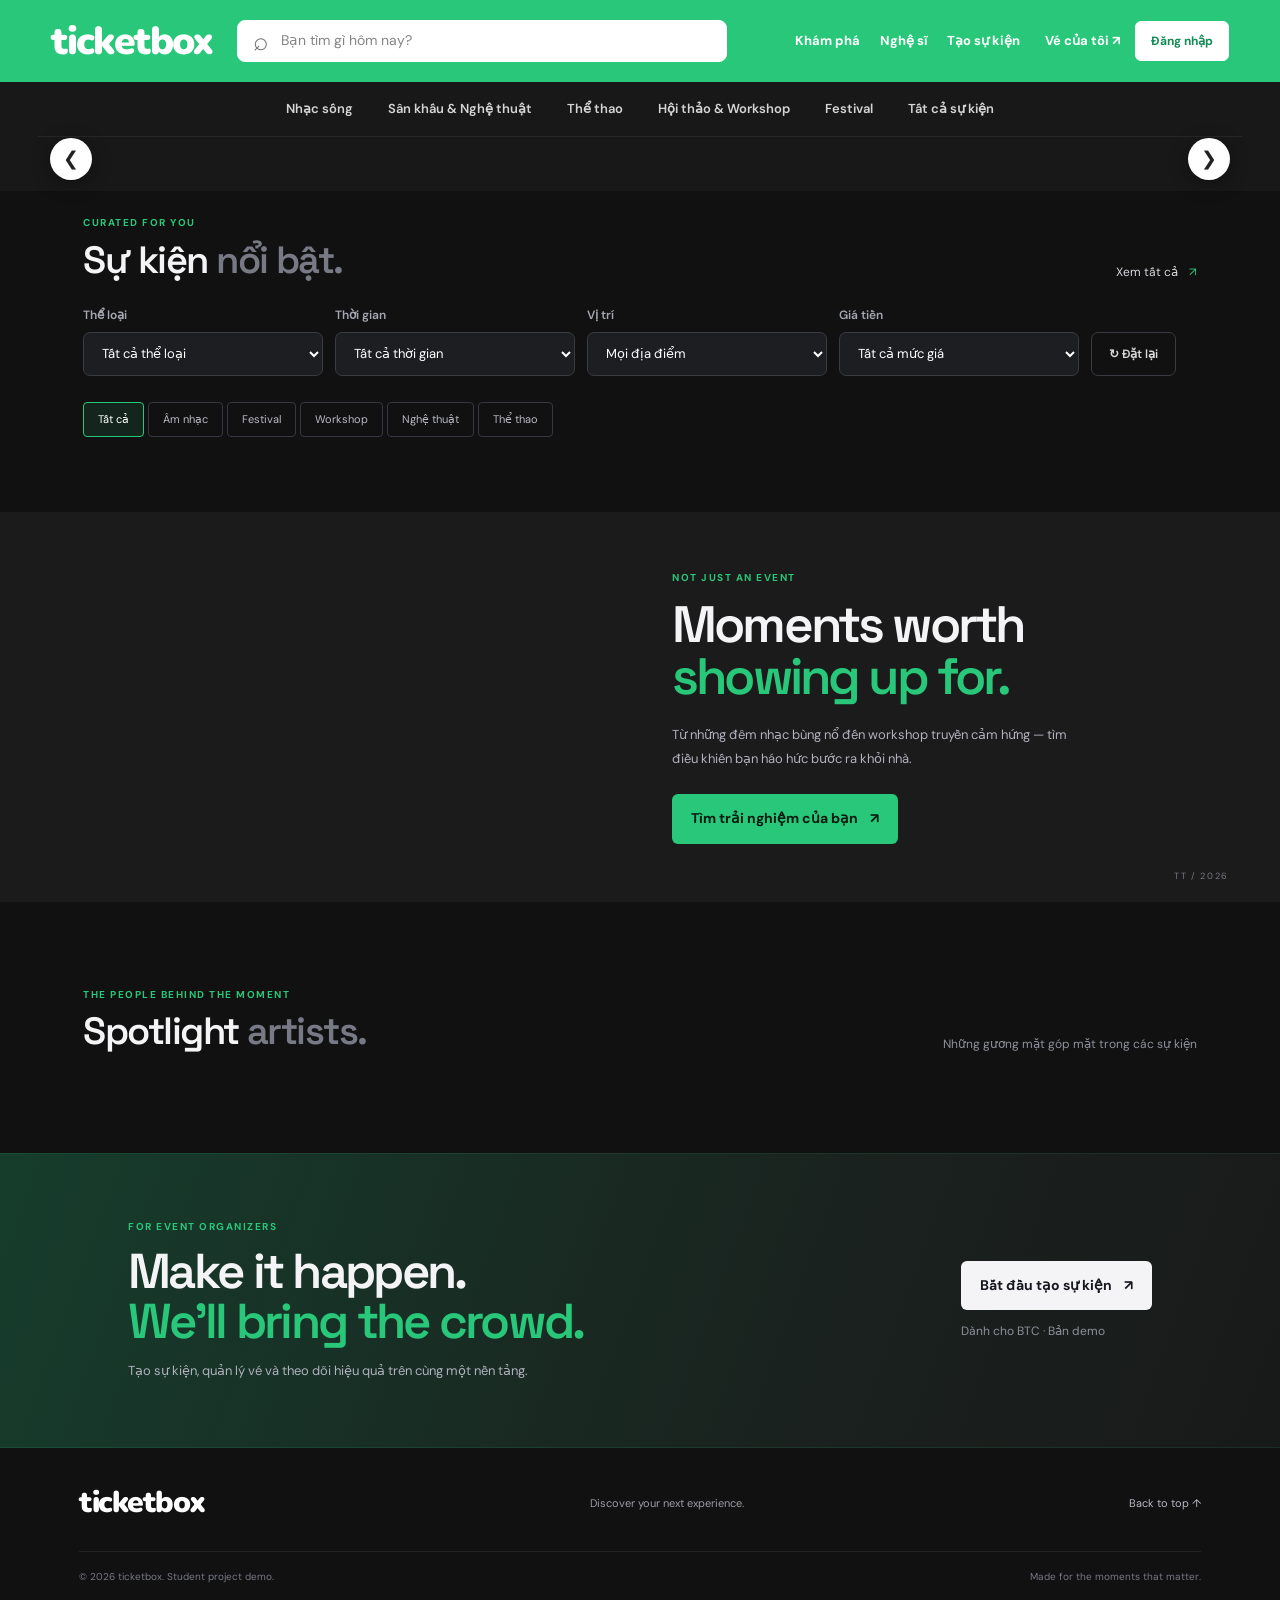
==== commit 28e3d043: "Update index.html" ====
--- a/index.html
+++ b/index.html
@@ -161,29 +161,9 @@
     <input
       id="searchInput"
       type="search"
-      placeholder="Tìm kiếm sự kiện"
-      tabindex="-1"
     >
   </form>
 </section>
-
-
-    <select id="locationFilter">
-      <option value="">Mọi địa điểm</option>
-      <option>Hà Nội</option>
-      <option>TP. Hồ Chí Minh</option>
-      <option>Đà Nẵng</option>
-    </select>
-
-    <select id="priceFilter">
-      <option value="">Tất cả</option>
-      <option value="free">Miễn phí</option>
-      <option value="paid">Có phí</option>
-    </select>
-  </form>
-</section>
-
-
     <!-- DANH SÁCH SỰ KIỆN -->
     <section
       class="section-wrap section-block"
--- a/style.css
+++ b/style.css
@@ -2063,3 +2063,96 @@
     padding-top: 18px;
   }
 }
+
+/* =========================================
+   EVENT FILTER DROPDOWNS
+========================================= */
+
+#searchPanel {
+  display: none !important;
+}
+
+.event-filter-bar {
+  display: flex;
+  align-items: end;
+  flex-wrap: wrap;
+  gap: 12px;
+  margin: 20px 0 26px;
+}
+
+.event-filter-item {
+  display: flex;
+  flex-direction: column;
+  gap: 7px;
+  flex: 1;
+  min-width: 155px;
+  max-width: 240px;
+}
+
+.event-filter-item > span {
+  color: #a5a7b2;
+  font-size: 12px;
+  font-weight: 600;
+}
+
+.event-filter-item select {
+  width: 100%;
+  height: 44px;
+  padding: 0 35px 0 14px;
+  border: 1px solid #393b42;
+  border-radius: 7px;
+  background: #1d1e21;
+  color: #ffffff;
+  font-size: 13px;
+  outline: none;
+  cursor: pointer;
+}
+
+.event-filter-item select:focus,
+.event-filter-item select:hover {
+  border-color: #28c77a;
+}
+
+.event-filter-item option {
+  background: #1d1e21;
+  color: #ffffff;
+}
+
+.event-filter-reset {
+  height: 44px;
+  padding: 0 17px;
+  border: 1px solid #393b42;
+  border-radius: 7px;
+  background: transparent;
+  color: #d8d8d8;
+  font-size: 12px;
+  font-weight: 600;
+  white-space: nowrap;
+}
+
+.event-filter-reset:hover {
+  color: #28c77a;
+  border-color: #28c77a;
+}
+
+@media (max-width: 650px) {
+  .event-filter-bar {
+    display: grid;
+    grid-template-columns: repeat(2, minmax(0, 1fr));
+    gap: 12px;
+  }
+
+  .event-filter-item {
+    min-width: 0;
+    max-width: none;
+  }
+
+  .event-filter-item select {
+    font-size: 12px;
+    padding-left: 9px;
+  }
+
+  .event-filter-reset {
+    grid-column: 1 / -1;
+  }
+}
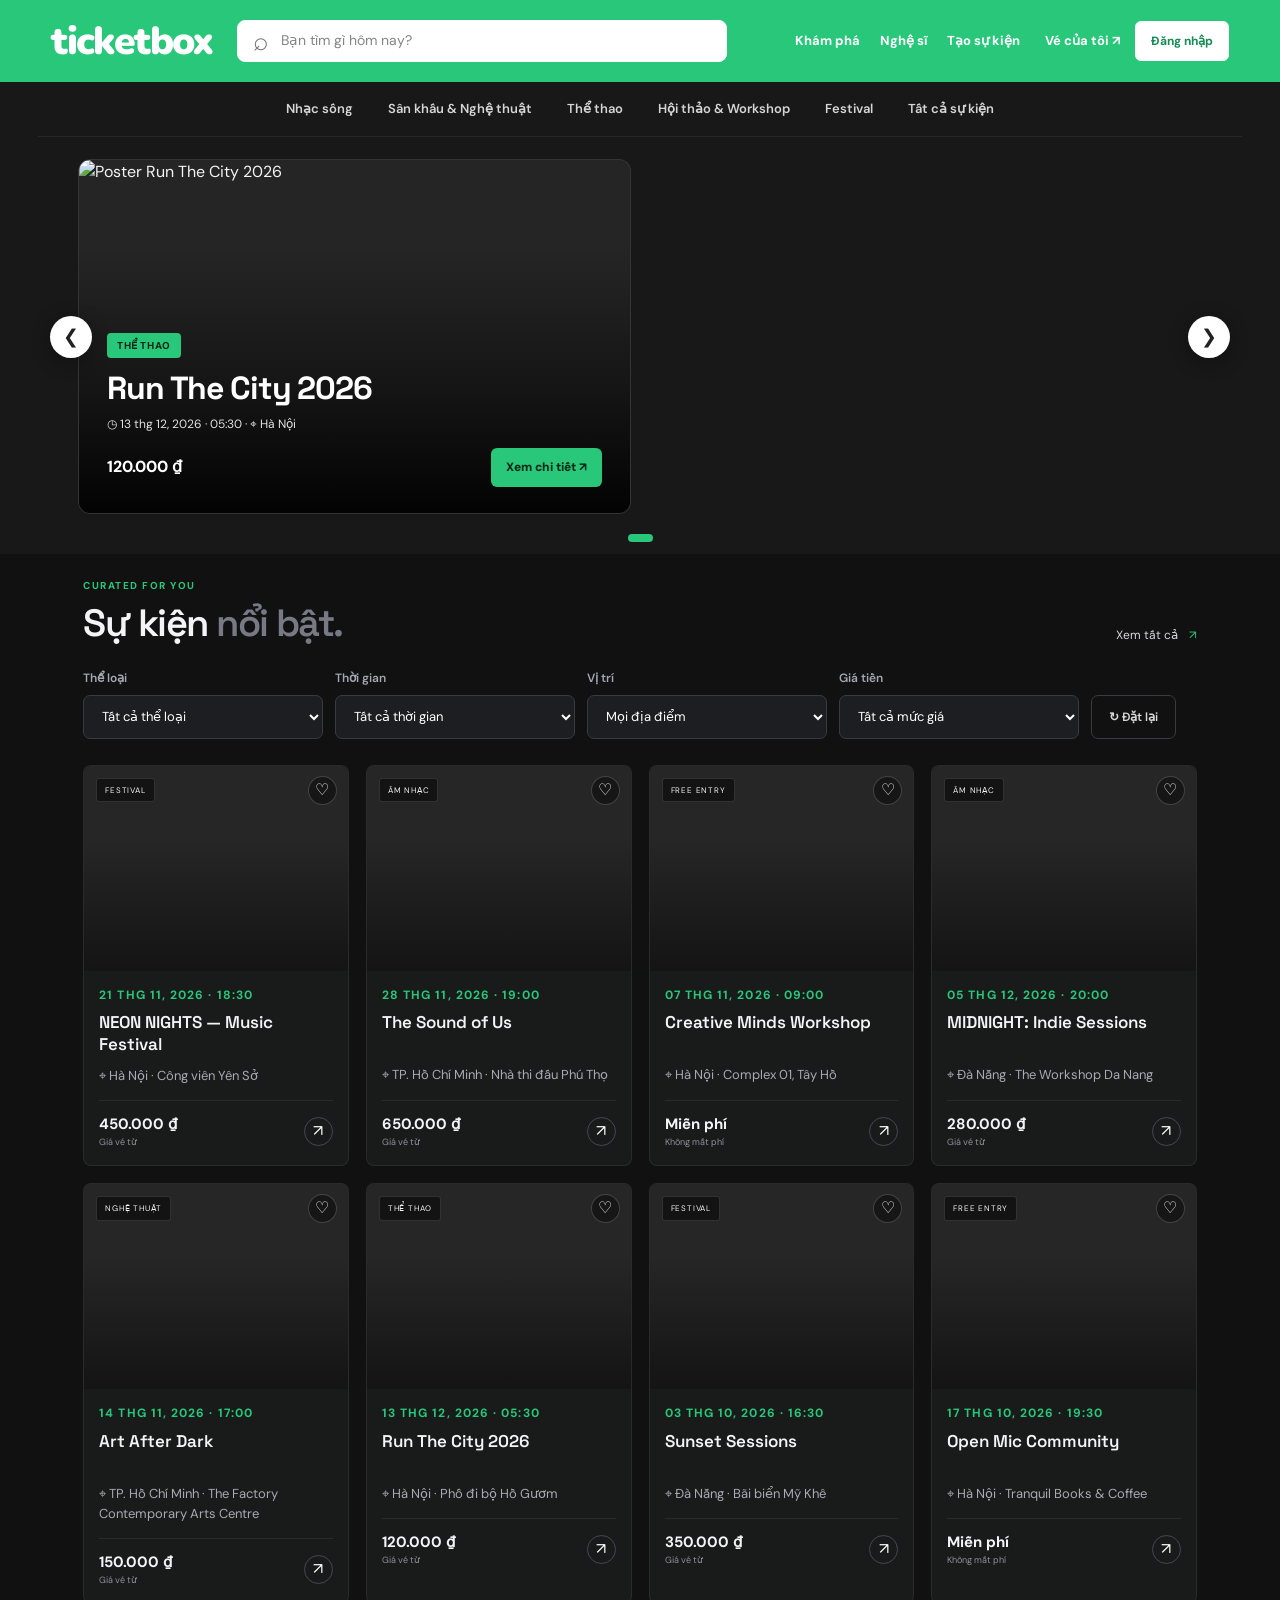
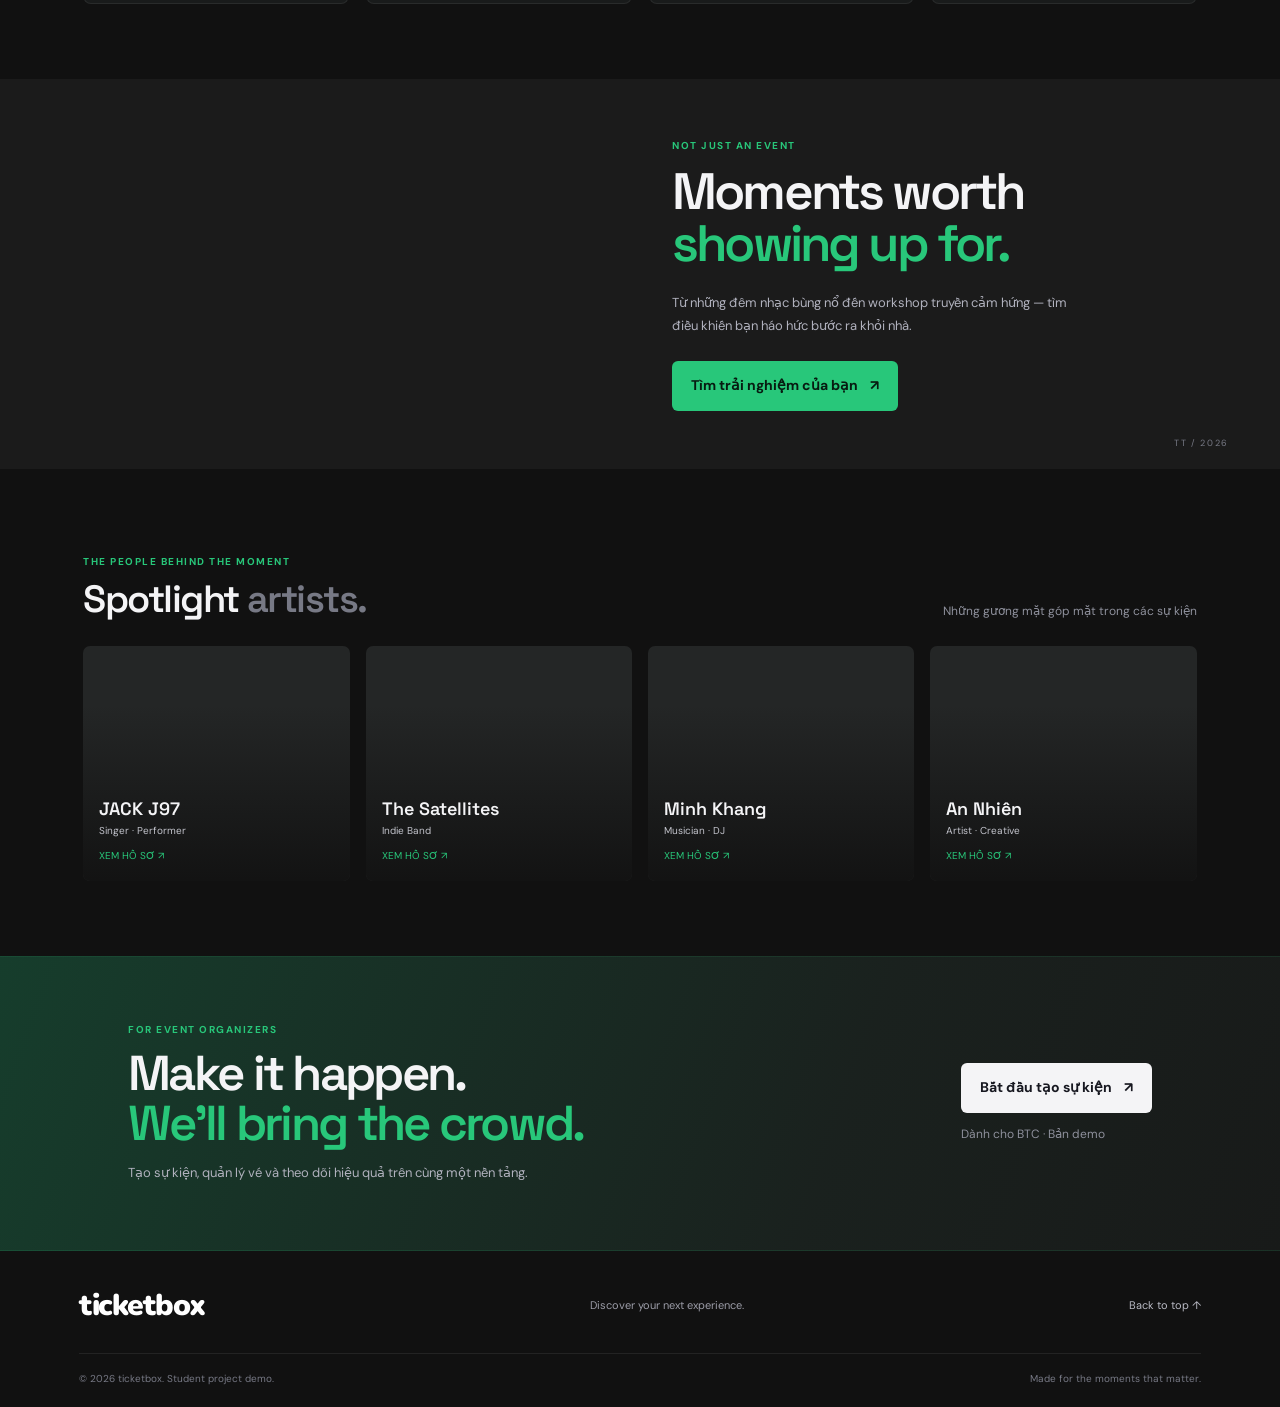
==== commit 53afc741: "Update index.html" ====
--- a/index.html
+++ b/index.html
@@ -240,33 +240,6 @@
 
 </div>
 
-
-        <button class="category-chip active" data-category="">
-          Tất cả
-        </button>
-
-        <button class="category-chip" data-category="Âm nhạc">
-          Âm nhạc
-        </button>
-
-        <button class="category-chip" data-category="Festival">
-          Festival
-        </button>
-
-        <button class="category-chip" data-category="Workshop">
-          Workshop
-        </button>
-
-        <button class="category-chip" data-category="Nghệ thuật">
-          Nghệ thuật
-        </button>
-
-        <button class="category-chip" data-category="Thể thao">
-          Thể thao
-        </button>
-
-      </div>
-
       <!-- app.js tạo các thẻ sự kiện -->
       <div class="event-grid" id="eventGrid"></div>
 
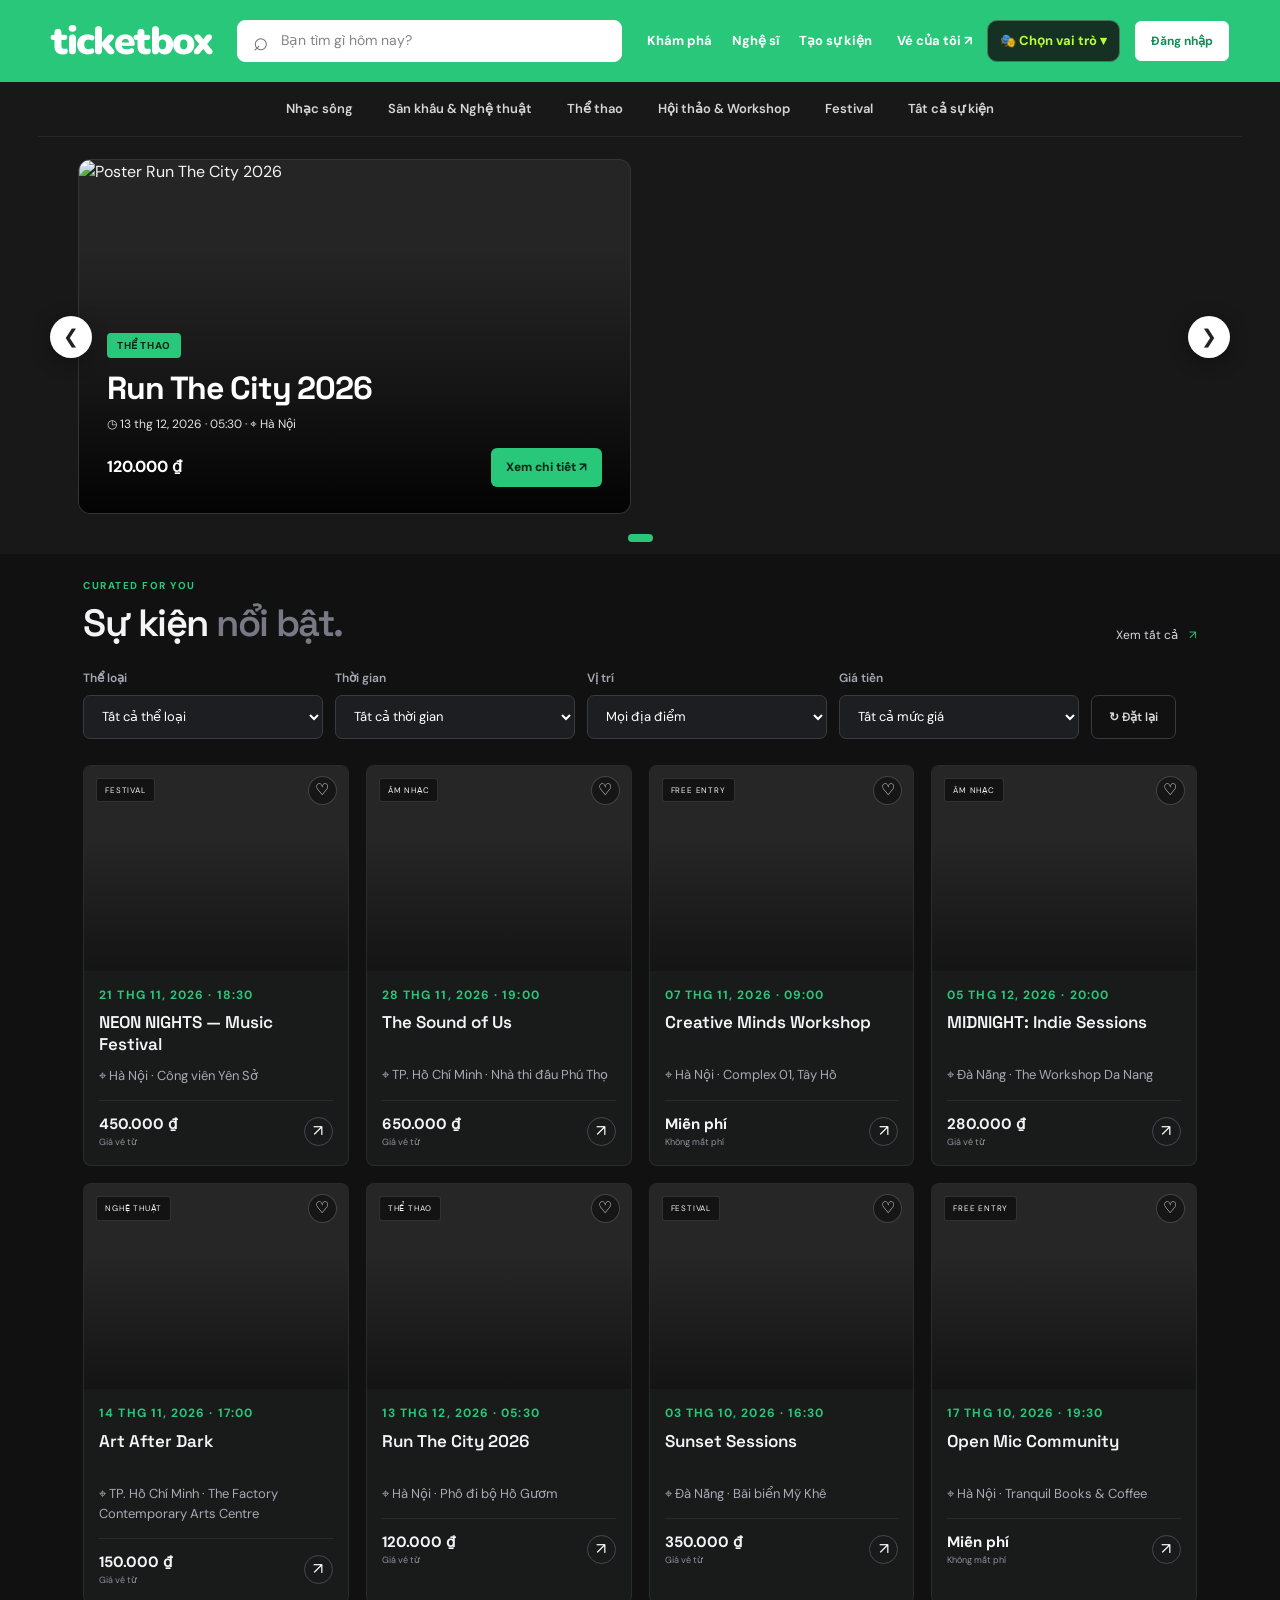
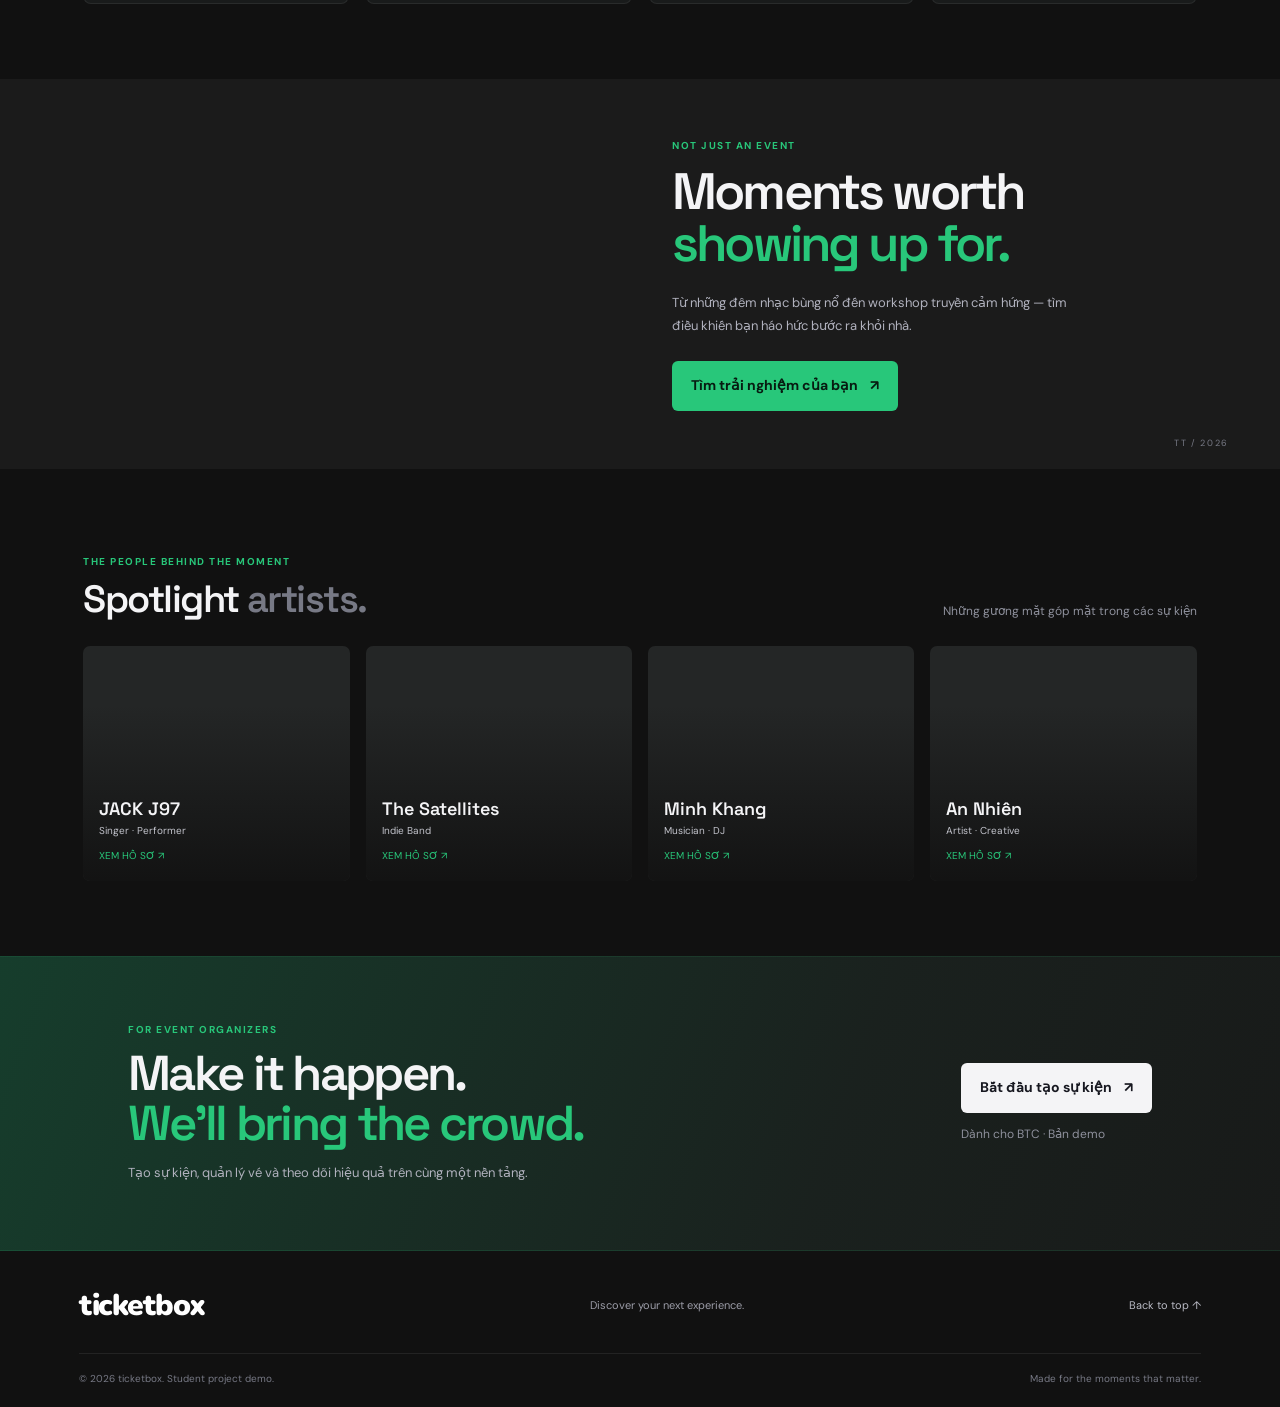
==== commit 4e4db54b: "Update index.html" ====
--- a/index.html
+++ b/index.html
@@ -411,8 +411,9 @@
   </div>
 
   <!-- JAVASCRIPT -->
-  <script src="data.js"></script>
-  <script src="app.js"></script>
+ <script src="data.js?v=4"></script>
+<script src="app.js?v=6"></script>
+<script src="demo-roles.js?v=1"></script>
 
 </body>
 </html>
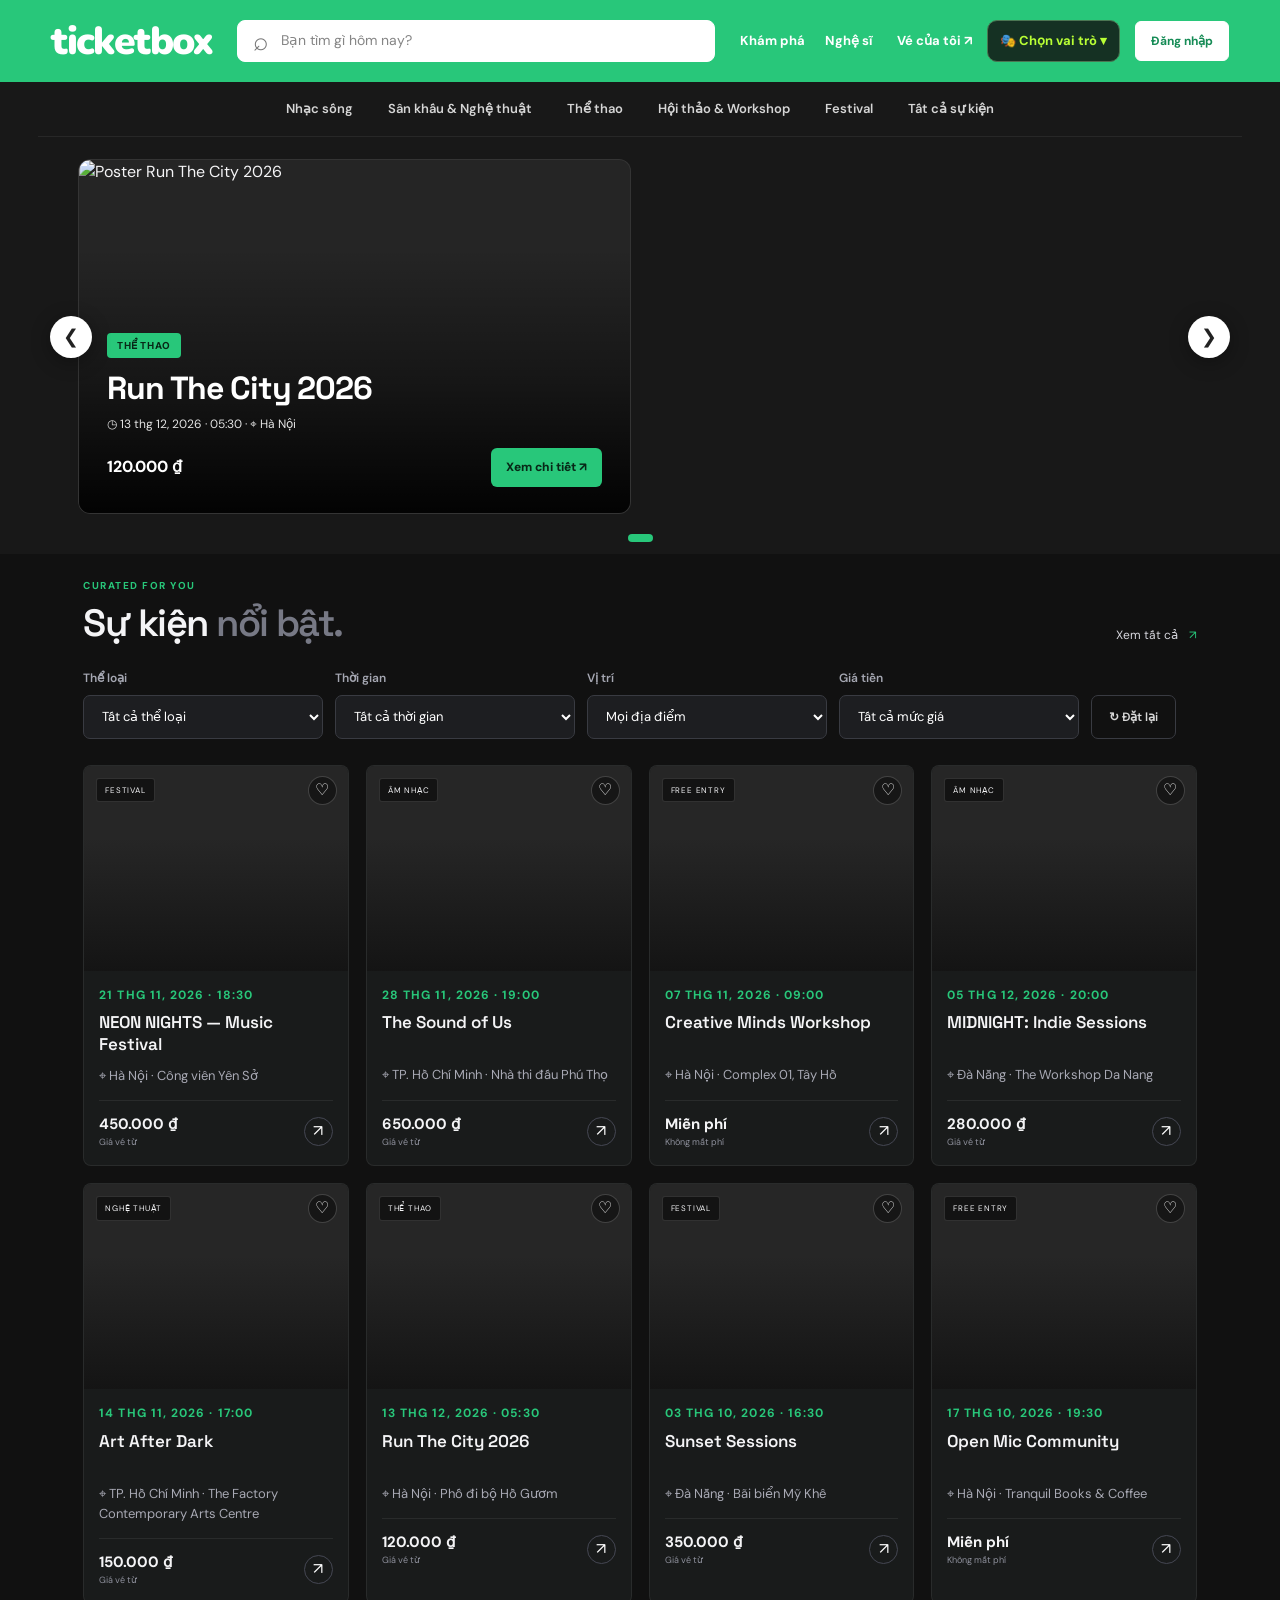
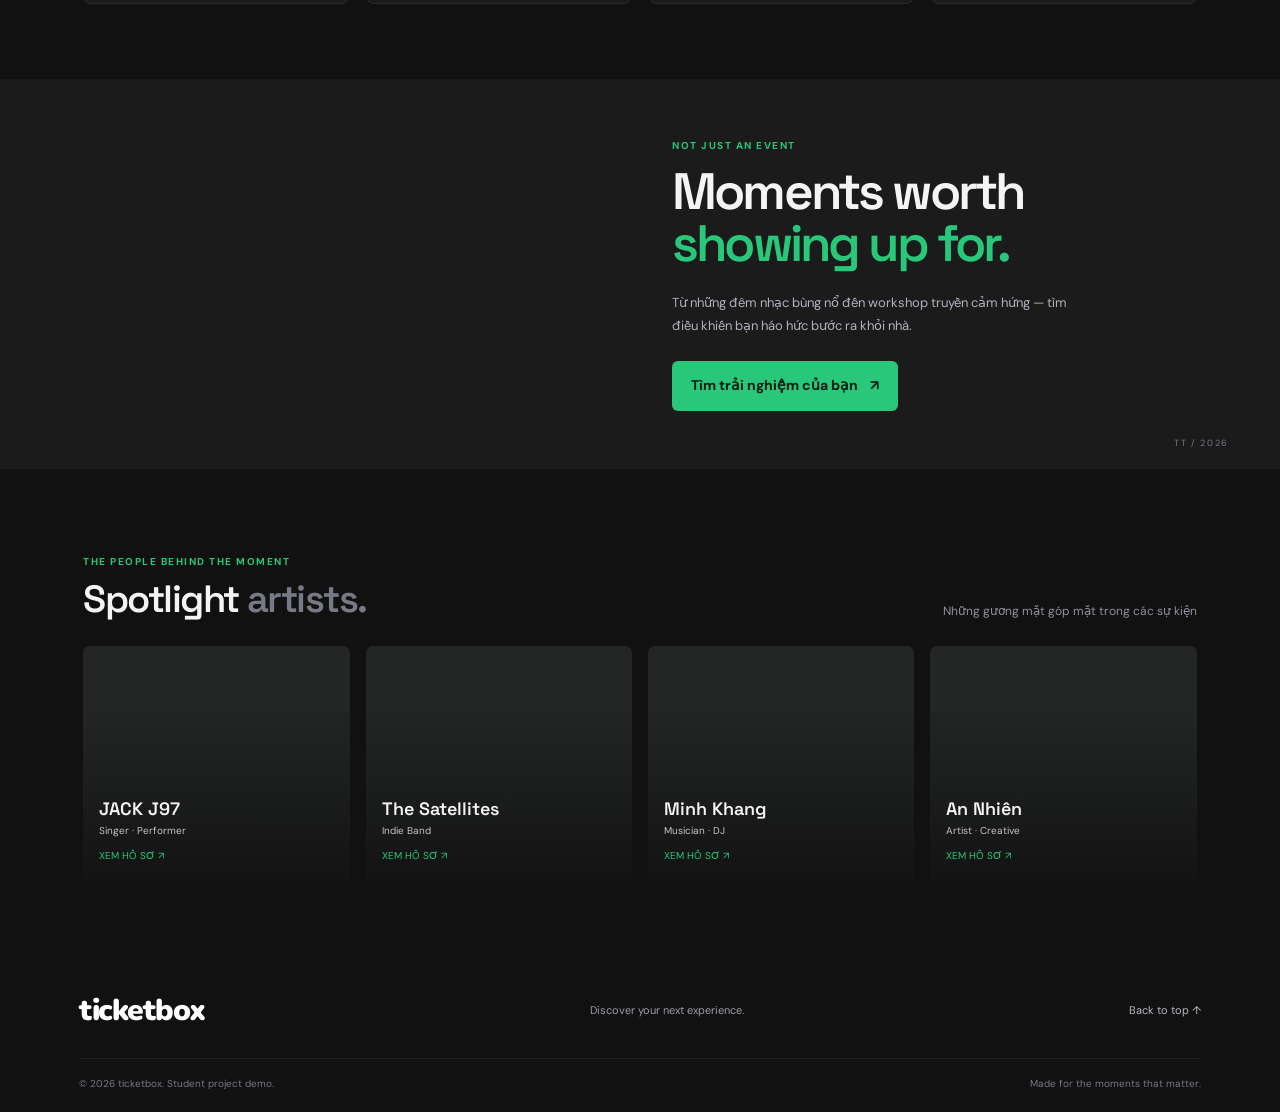
==== commit 13ecefef: "Update index.html" ====
--- a/index.html
+++ b/index.html
@@ -42,7 +42,6 @@
     <nav class="main-nav" aria-label="Điều hướng chính">
       <a href="#events">Khám phá</a>
       <a href="#artists">Nghệ sĩ</a>
-      <a href="#organizer">Tạo sự kiện</a>
     </nav>
 
     <div class="header-actions">
@@ -312,40 +311,6 @@
 
     </section>
 
-    <!-- DÀNH CHO NHÀ TỔ CHỨC -->
-    <section class="organizer-cta" id="organizer">
-
-      <div>
-        <span class="eyebrow">
-          FOR EVENT ORGANIZERS
-        </span>
-
-        <h2>
-          Make it happen.<br>
-          <span>We'll bring the crowd.</span>
-        </h2>
-
-        <p>
-          Tạo sự kiện, quản lý vé và theo dõi hiệu quả
-          trên cùng một nền tảng.
-        </p>
-      </div>
-
-      <div class="organizer-cta-action">
-        <a
-          href="#organizer-dashboard"
-          class="button button-light"
-        >
-          Bắt đầu tạo sự kiện <span>↗</span>
-        </a>
-
-        <span class="small-note">
-          Dành cho BTC · Bản demo
-        </span>
-      </div>
-
-    </section>
-
     <!-- FOOTER -->
     <footer class="site-footer">
 
